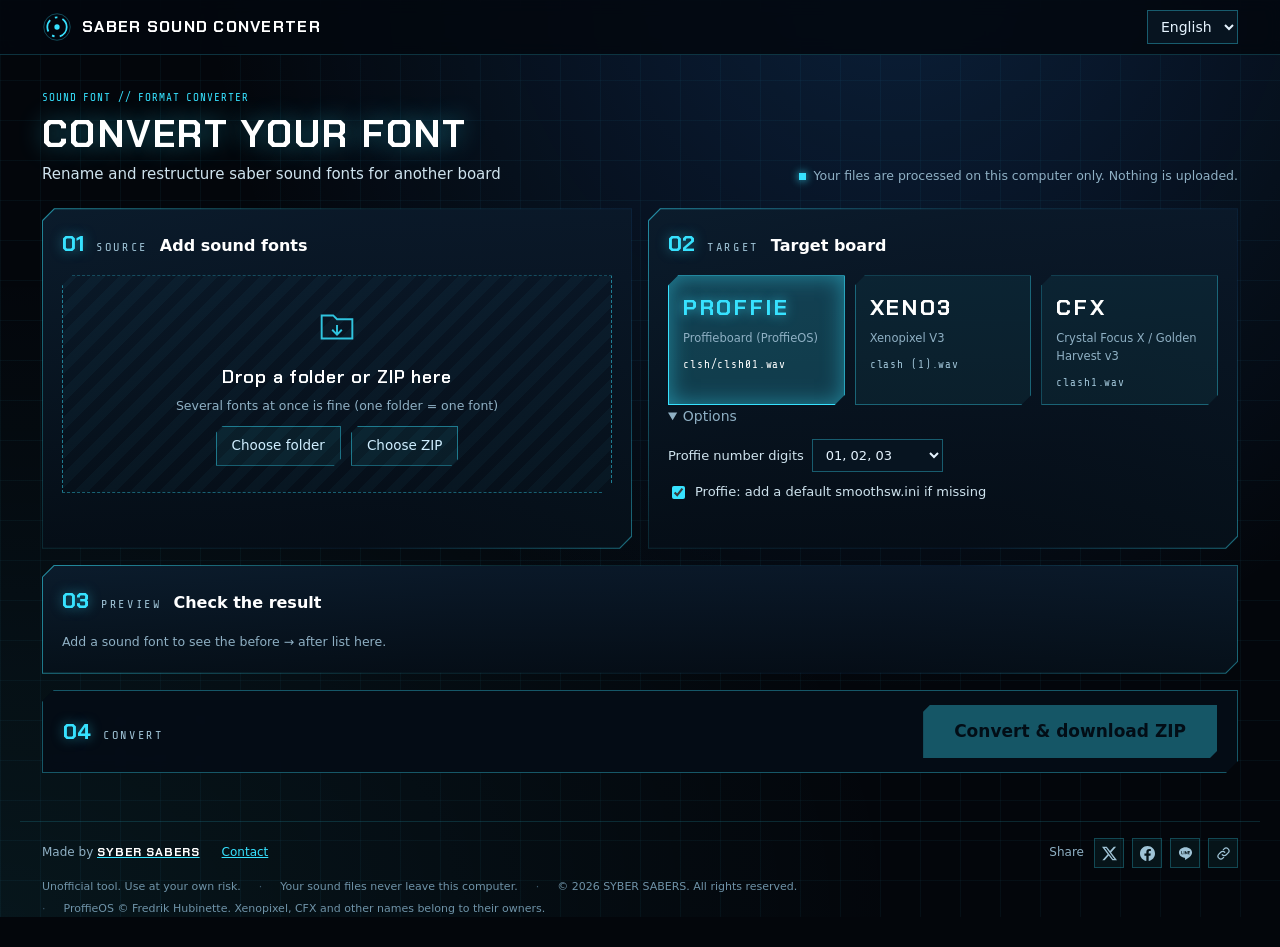
==== index.html @ 2087fa31 "Add files via upload" ====
<!DOCTYPE html>
<html lang="ja">
<head>
<meta charset="utf-8">
<meta name="viewport" content="width=device-width, initial-scale=1">
<title>Saber Sound Converter</title>
<meta name="description" content="Convert lightsaber sound fonts between Proffieboard, Xenopixel V3 (Xeno3) and CFX file naming — right in your browser, nothing uploaded.">
<style>
/* Chakra Petch / Share Tech Mono — SIL Open Font License 1.1（ページに埋め込み、外部へは接続しない） */
@font-face{font-family:'PWC Display';font-style:normal;font-weight:600;font-display:swap;src:url([data-uri]) format('woff2')}
@font-face{font-family:'PWC Display';font-style:normal;font-weight:700;font-display:swap;src:url([data-uri]) format('woff2')}
@font-face{font-family:'PWC Mono';font-style:normal;font-weight:400;font-display:swap;src:url([data-uri]) format('woff2')}

  /* ===== HUD テーマ（ダーク＋シアン発光＋オレンジのアクセント） ===== */
  :root{
    --bg:#03060b; --panel:rgba(8,19,32,.94); --panel2:#071420; --line:rgba(55,226,255,.2); --line2:rgba(55,226,255,.5);
    --text:#e6f4ff; --muted:#8fb0c4; --accent:#37e2ff; --accent2:#2a8cff; --ok:#37e2ff; --warn:#ff9a3c; --bad:#ff5a6a; --chip:rgba(55,226,255,.06);
    --c:12px;
    --disp:'PWC Display',system-ui,"Segoe UI","Hiragino Sans","Yu Gothic UI","Meiryo",sans-serif;
    --mono:'PWC Mono',ui-monospace,Consolas,monospace;
  }
  *{box-sizing:border-box}
  html{background:var(--bg)}
  body{margin:0;color:var(--text);font:14px/1.6 system-ui,-apple-system,"Segoe UI","Hiragino Sans","Yu Gothic UI","Meiryo",sans-serif;
    background-color:var(--bg);
    background-image:radial-gradient(ellipse at 70% -10%,rgba(42,140,255,.2),transparent 55%),radial-gradient(ellipse at 0% 100%,rgba(55,226,255,.07),transparent 50%),
      linear-gradient(rgba(55,226,255,.045) 1px,transparent 1px),linear-gradient(90deg,rgba(55,226,255,.045) 1px,transparent 1px);
    background-size:auto,auto,40px 40px,40px 40px;min-height:100vh}
  a{color:var(--accent)}
  .mono{font-family:var(--mono);letter-spacing:.08em}
  .disp{font-family:var(--disp);letter-spacing:.06em}

  /* 角を斜めに切ったパネル：外側が枠線の色、::before が中身 */
  .card,.plist-wrap,.editor,.board,.hud{position:relative;isolation:isolate;border:none;border-radius:0;
    background:linear-gradient(135deg,rgba(55,226,255,.6),rgba(55,226,255,.14) 35%,rgba(42,140,255,.1) 70%,rgba(55,226,255,.45));
    clip-path:polygon(var(--c) 0,100% 0,100% calc(100% - var(--c)),calc(100% - var(--c)) 100%,0 100%,0 var(--c))}
  .card::before,.plist-wrap::before,.editor::before,.board::before,.hud::before{content:'';position:absolute;inset:1px;z-index:-1;
    background:linear-gradient(180deg,rgba(10,24,40,.97),rgba(5,13,22,.97));
    clip-path:polygon(calc(var(--c) - .4px) 0,100% 0,100% calc(100% - var(--c) + .4px),calc(100% - var(--c) + .4px) 100%,0 100%,0 calc(var(--c) - .4px))}

  header{position:sticky;top:0;z-index:20;background:rgba(3,8,14,.86);backdrop-filter:blur(8px);border-bottom:1px solid var(--line)}
  .hbar{max-width:1240px;margin:0 auto;padding:10px 22px;display:flex;align-items:center;gap:14px;flex-wrap:wrap}
  .logo{display:flex;align-items:center;gap:10px}
  .logo svg{flex:none}
  .ring-spin{transform-origin:50% 50%;animation:spin 6s linear infinite}
  .logo span{font-family:var(--disp);font-weight:700;font-size:16px;letter-spacing:.08em;text-transform:uppercase;color:#fff}
  .hsp{flex:1}
  .conn{display:flex;align-items:center;gap:8px;color:var(--muted);font-size:13px}
  .dot{width:8px;height:8px;border-radius:50%;background:#3d5566}
  .dot.on{background:var(--accent);box-shadow:0 0 10px var(--accent);animation:pulse 1.8s ease-in-out infinite}
  @keyframes pulse{50%{opacity:.4}}
  #status{color:var(--muted);font-size:11.5px;font-family:var(--mono);letter-spacing:.06em}

  select,input[type=text],input[type=number],textarea{background:var(--panel2);color:var(--text);border:1px solid rgba(55,226,255,.35);border-radius:0;padding:7px 9px;font:inherit}
  select:focus,input:focus,textarea:focus,button:focus-visible{outline:2px solid var(--accent);outline-offset:1px}
  input[type=checkbox],input[type=range]{accent-color:var(--accent)}

  .btn{position:relative;background:var(--chip);color:#cfeeff;border:1px solid rgba(55,226,255,.45);border-radius:0;padding:8px 15px;font:inherit;font-size:13.5px;cursor:pointer;white-space:nowrap;
    clip-path:polygon(7px 0,100% 0,100% calc(100% - 7px),calc(100% - 7px) 100%,0 100%,0 7px);transition:background .16s,box-shadow .16s,color .16s,transform .16s}
  .btn:hover:not(:disabled){background:rgba(55,226,255,.18);color:#fff;box-shadow:inset 0 0 16px rgba(55,226,255,.35);transform:translateY(-1px)}
  .btn:disabled{opacity:.35;cursor:default}
  .btn.primary{background:var(--accent);border-color:var(--accent);color:#02121a;font-weight:700}
  .btn.primary:hover:not(:disabled){background:#86f0ff;color:#02121a;box-shadow:0 0 20px rgba(55,226,255,.55)}
  .btn.big{font-size:17px;padding:12px 30px}
  .btn.small{padding:5px 11px;font-size:13px}
  .btn.tiny{padding:3px 9px;font-size:12px;clip-path:polygon(5px 0,100% 0,100% calc(100% - 5px),calc(100% - 5px) 100%,0 100%,0 5px)}
  .btn.danger{color:#ffc58f;border-color:rgba(255,154,60,.6);background:rgba(255,154,60,.06)}
  .btn.danger:hover:not(:disabled){background:rgba(255,154,60,.2);color:#fff;box-shadow:inset 0 0 16px rgba(255,154,60,.3)}
  .chk{display:flex;align-items:center;gap:7px;margin:6px 0;cursor:pointer}

  main{max-width:1240px;margin:0 auto;padding:20px 22px}
  .card{padding:18px 20px;margin-bottom:16px}
  .card h3,.editor h3{margin:0 0 12px;font-size:15px;display:flex;align-items:center;gap:9px}
  .card h3::before,.editor h3::before{content:'';width:7px;height:7px;background:var(--accent);box-shadow:0 0 8px var(--accent);flex:none}
  .hint,small{color:var(--muted);font-size:12.5px}
  .warn{color:var(--warn)}
  .row{display:flex;align-items:center;gap:10px;flex-wrap:wrap;margin-top:10px}
  .pre{white-space:pre-line}
  details summary{cursor:pointer;color:var(--muted)}
  details[open] summary{margin-bottom:8px}
  .notice{background:rgba(255,154,60,.08);border:1px solid rgba(255,154,60,.45);color:#ffd2a6;padding:9px 14px;margin-bottom:14px;display:flex;align-items:center;gap:10px;flex-wrap:wrap;
    clip-path:polygon(8px 0,100% 0,100% calc(100% - 8px),calc(100% - 8px) 100%,0 100%,0 8px)}
  .banner{background:rgba(255,90,106,.1);border:1px solid rgba(255,90,106,.5);padding:9px 14px;margin-bottom:14px;display:flex;align-items:center;gap:10px}
  /* 表 */
  .tw{overflow-x:auto}
  table{border-collapse:collapse;width:100%;font-size:13px}
  th,td{border-bottom:1px solid rgba(55,226,255,.12);padding:8px 9px;text-align:left}
  th{color:#6f93a8;font-weight:400;font-family:var(--mono);letter-spacing:.06em;font-size:12px}
  tr.manual td{background:rgba(55,226,255,.06)}
  .nowrap{white-space:nowrap}
  .danger-card{--line2:rgba(255,154,60,.5)}
  .log{background:#02060b;border:1px solid rgba(55,226,255,.2);padding:10px;max-height:320px;overflow:auto;font:12px/1.45 var(--mono);white-space:pre-wrap}
  /* ===== 初回接続のロード画面 ===== */
  #busy{position:fixed;inset:0;z-index:40;background:#000;display:flex;align-items:center;justify-content:center;opacity:0;pointer-events:none;transition:opacity .3s}
  #busy.on{opacity:1;pointer-events:auto}
  #busy.out{opacity:0;transition:opacity .35s}
  .busy-in{width:440px;max-width:86vw;opacity:0;transition:opacity .3s .15s}
  #busy.on .busy-in{opacity:1}
  .busy-bar{position:relative;height:16px;border:1px solid rgba(220,230,255,.55);background:rgba(0,0,0,.5)}
  .busy-bar span{position:absolute;left:1px;top:1px;bottom:1px;width:0;background:#d9dee8;transition:width .35s ease-out}
  .busy-bar b{position:absolute;inset:0;display:flex;align-items:center;justify-content:center;font:400 11px var(--mono);color:#fff;mix-blend-mode:difference}
  .busy-step,.busy-sub{margin-top:10px;text-align:center;font-size:10px;line-height:1.6;color:#9fb6d9}
  .busy-sub{margin-top:2px}
  body.reveal main,body.reveal .board{animation:focus .45s cubic-bezier(.2,.8,.2,1) both}
  @keyframes focus{0%{opacity:0;filter:blur(10px);transform:scale(1.02)}100%{opacity:1;filter:none;transform:none}}

  @media (prefers-reduced-motion: reduce){
    *,*::before,*::after{animation:none !important;transition:none !important}
  }
  footer{max-width:1240px;margin:28px auto 30px;padding:16px 22px 0;color:var(--muted);font-size:12px;border-top:1px solid rgba(55,226,255,.15);display:flex;flex-direction:column;gap:10px}
  footer p{margin:0}
  footer .f-row{display:flex;flex-wrap:wrap;align-items:center;gap:6px 22px}
  footer .f-share{margin-left:auto;display:flex;align-items:center;gap:10px}
  footer .f-small{font-size:11px;color:#6f93a8;gap:4px 18px}
  footer .f-small p+p::before{content:'·';margin-right:18px;color:#3d5a6b}
  footer .shop b{font-family:var(--disp);letter-spacing:.08em;color:#fff}
  .presented{margin:0;font-size:10.5px;color:#6f93a8;text-align:center}
  .presented a{color:#9fc3d6;text-decoration:none;letter-spacing:.12em}
  .presented a:hover{color:var(--accent)}
  .pvled{font:inherit;font-size:inherit;letter-spacing:inherit;color:var(--muted);background:none;border:1px solid rgba(55,226,255,.25);padding:0 6px;margin-left:4px;cursor:pointer;pointer-events:auto}
  .pvled.on{color:#06131a;background:var(--accent);border-color:var(--accent)}
  .share{display:inline-flex;align-items:center;gap:8px;vertical-align:middle}
  .shr{display:inline-flex;align-items:center;justify-content:center;width:30px;height:30px;color:#9fc3d6;background:rgba(55,226,255,.06);border:1px solid rgba(55,226,255,.25);cursor:pointer;padding:0;transition:color .15s,border-color .15s,background .15s}
  .shr svg{width:15px;height:15px}
  .shr:hover{color:#fff;border-color:var(--accent);background:rgba(55,226,255,.15)}
  .shr-line:hover{color:#06c755} .shr-fb:hover{color:#4c8dff}
  dialog{background:rgba(6,15,26,.98);color:var(--text);border:1px solid var(--line2);border-radius:0;padding:20px 22px;max-width:520px;
    clip-path:polygon(12px 0,100% 0,100% calc(100% - 12px),calc(100% - 12px) 100%,0 100%,0 12px);box-shadow:0 0 40px rgba(55,226,255,.2)}
  dialog::backdrop{background:rgba(0,4,10,.72)}
  dialog h3{margin:0 0 10px;font-family:var(--disp);letter-spacing:.04em}
  dialog p{white-space:pre-line;margin:0 0 16px}
  dialog .actions{text-align:right}
  .toast{position:fixed;bottom:22px;left:50%;transform:translateX(-50%);background:rgba(5,13,22,.97);border:1px solid var(--accent);color:#fff;padding:9px 20px;opacity:0;transition:opacity .2s;pointer-events:none;z-index:60;
    clip-path:polygon(8px 0,100% 0,100% calc(100% - 8px),calc(100% - 8px) 100%,0 100%,0 8px);box-shadow:0 0 20px rgba(55,226,255,.3)}
  .toast.show{opacity:1}
  /* ===== 音源変換ツール ===== */
  #busy{background:rgba(0,3,8,.92)}
  .busy-ring{display:block;margin:0 auto 22px;width:84px;height:84px}
  .busy-ring .r1{transform-origin:50% 50%;animation:spin 2.4s linear infinite}
  .busy-ring .r2{transform-origin:50% 50%;animation:spin 6s linear infinite reverse}
  @keyframes spin{to{transform:rotate(360deg)}}
  .busy-step{font-size:11px;letter-spacing:.2em;color:var(--accent)}
  .busy-sub{white-space:nowrap;overflow:hidden;text-overflow:ellipsis}
  .hero{display:flex;align-items:flex-end;justify-content:space-between;gap:20px;flex-wrap:wrap;padding:14px 0 22px}
  .w-kick{font-size:11px;color:var(--accent)}
  .w-title{margin:6px 0 0;font-family:var(--disp);font-size:38px;line-height:1.15;color:#fff;letter-spacing:.06em;text-shadow:0 0 24px rgba(55,226,255,.45)}
  .w-sub{margin:6px 0 0;font-size:15px;color:#cfe3ee}
  .privacy{color:var(--muted);font-size:12.5px;margin:0;display:flex;align-items:center;gap:8px}
  .privacy::before{content:'';width:7px;height:7px;background:var(--accent);box-shadow:0 0 8px var(--accent)}
  .stephd{display:flex;align-items:baseline;gap:12px;margin:0 0 14px}
  .stephd .no{font-family:var(--disp);font-weight:700;font-size:22px;color:var(--accent);text-shadow:0 0 12px rgba(55,226,255,.5)}
  .stephd .en{font-family:var(--mono);font-size:12px;letter-spacing:.22em;color:#9fc3d6}
  .stephd h2{margin:0;font-size:16px;color:#fff;font-weight:700}
  .top2{display:grid;grid-template-columns:1fr 1fr;gap:16px;align-items:stretch}
  @media (max-width:900px){.top2{grid-template-columns:1fr}}
  .top2 .card{margin-bottom:16px}

  /* ドロップエリア */
  .drop{position:relative;border:1px dashed rgba(55,226,255,.5);background:repeating-linear-gradient(135deg,rgba(55,226,255,.035) 0 10px,transparent 10px 20px);padding:26px 18px;text-align:center;
    clip-path:polygon(10px 0,100% 0,100% calc(100% - 10px),calc(100% - 10px) 100%,0 100%,0 10px);transition:background .2s,border-color .2s}
  .drop .big{font-family:var(--disp);font-size:18px;letter-spacing:.04em;color:#fff;margin:8px 0 2px}
  .drop svg{opacity:.85}
  .drop .row{justify-content:center}
  .drop.has{padding:16px 18px}
  .drop.has svg{display:none}
  body.dragging .drop{background:rgba(55,226,255,.14);border-color:var(--accent);box-shadow:inset 0 0 30px rgba(55,226,255,.35)}
  body.dragging::after{content:'';position:fixed;inset:0;border:2px solid var(--accent);box-shadow:inset 0 0 60px rgba(55,226,255,.35);pointer-events:none;z-index:30}
  .srcinfo{margin-top:12px;display:flex;align-items:center;gap:10px;flex-wrap:wrap;min-height:26px}
  .filebtn{position:relative;overflow:hidden}
  .filebtn input{position:absolute;inset:0;opacity:0;cursor:pointer}

  /* 変換先ボタン */
  .tgts{display:grid;grid-template-columns:repeat(3,1fr);gap:10px}
  @media (max-width:560px){.tgts{grid-template-columns:1fr}}
  .tgt{display:flex;flex-direction:column;align-items:flex-start;gap:3px;text-align:left;background:var(--chip);color:#cfeeff;border:1px solid rgba(55,226,255,.35);padding:14px 14px 12px;cursor:pointer;font:inherit;
    clip-path:polygon(10px 0,100% 0,100% calc(100% - 10px),calc(100% - 10px) 100%,0 100%,0 10px);transition:background .16s,box-shadow .16s,transform .16s}
  .tgt b{font-family:var(--disp);font-size:22px;letter-spacing:.12em;color:#fff}
  .tgt span{font-size:11.5px;color:var(--muted)}
  .tgt code{font-size:11px;color:#9fc3d6;margin-top:6px}
  .tgt:hover{background:rgba(55,226,255,.12);transform:translateY(-1px)}
  .tgt.on{background:rgba(55,226,255,.2);border-color:var(--accent);box-shadow:inset 0 0 22px rgba(55,226,255,.45),0 0 14px rgba(55,226,255,.3)}
  .tgt.on b{color:var(--accent);text-shadow:0 0 12px rgba(55,226,255,.7)}
  .tgt.on code{color:#fff}
  .opts{margin-top:12px;display:flex;flex-direction:column;gap:4px;font-size:13px;color:#cfe3ee}
  .inl{display:flex;align-items:center;gap:8px;flex-wrap:wrap}
  .badge{color:#9ff1ff;border:1px solid rgba(55,226,255,.55);padding:0 7px;font-size:11px;white-space:nowrap;font-family:var(--mono);letter-spacing:.06em}

  /* プレビュー */
  .empty{margin:4px 0}
  .font{border:1px solid rgba(55,226,255,.22);background:rgba(55,226,255,.025);padding:12px 14px;margin-top:12px}
  .font.off{opacity:.5}
  .font.off .tw,.font.off details{display:none}
  .font-h{display:flex;align-items:center;gap:10px;flex-wrap:wrap}
  .font-h .chk{margin:0}
  .font-h .chk input{width:17px;height:17px}
  .sr{position:absolute;width:1px;height:1px;overflow:hidden;clip:rect(0 0 0 0)}
  .fname{font-family:var(--disp);font-size:18px;letter-spacing:.04em;color:#fff}
  .froot{color:#6f93a8}
  .hsp{flex:1}
  .fsel{display:flex;align-items:center;gap:6px;font-size:11px;color:var(--muted);letter-spacing:.08em}
  .fsel select{padding:4px 6px;font-family:var(--mono)}
  .farrow{font-size:13px;color:var(--muted)} .farrow b{color:var(--accent);font-family:var(--disp);letter-spacing:.1em}
  .fstats{display:flex;gap:14px;flex-wrap:wrap;margin:8px 0 2px;font-size:11.5px;color:var(--muted)}
  .fstats .ok{color:var(--accent)} .fstats .wn{color:var(--warn)}
  .warns{margin:8px 0 4px;padding:8px 12px 8px 28px;background:rgba(255,154,60,.07);border-left:3px solid var(--warn);color:#ffd2a6;font-size:12.5px}
  .warns li{margin:1px 0}
  table.map{margin-top:8px;font-size:12.5px}
  table.map td{padding:5px 8px;vertical-align:top}
  table.map td.ty{color:#9ff1ff;white-space:nowrap}
  table.map td.arr{color:var(--accent);width:18px;padding:5px 0}
  table.map td.to{color:#fff}
  table.map i{color:#6f93a8;font-style:normal;margin:0 4px;font-family:system-ui,sans-serif;letter-spacing:0}
  table.map{table-layout:fixed} table.map th:nth-child(1){width:120px} table.map th:nth-child(3){width:28px} table.map th:nth-child(5){width:52px}
  table.map td{overflow:hidden;text-overflow:ellipsis;white-space:nowrap}
  table.map tr.unv td.ty{color:#ffc58f}
  table.map tr.add td{color:#9fc3d6}
  .warnmark{color:var(--warn);cursor:help}
  .unm{margin-top:8px} .unm summary{color:#ffc58f} .unm ul{margin:4px 0;padding-left:20px;font-size:12.5px}
  .all{margin-top:6px} .all summary,.unm summary{font-size:12.5px}

  /* 変換バー */
  .convbar{position:sticky;bottom:0;z-index:10;display:flex;align-items:center;gap:14px;flex-wrap:wrap;padding:14px 20px;margin-top:6px;background:rgba(5,13,22,.96);backdrop-filter:blur(6px);border:1px solid rgba(55,226,255,.35);
    clip-path:polygon(12px 0,100% 0,100% calc(100% - 12px),calc(100% - 12px) 100%,0 100%,0 12px)}
  .convbar .stephd{margin:0}
  .convbar .sum{flex:1;min-width:200px;color:#cfe3ee;font-family:var(--mono);font-size:12.5px;letter-spacing:.04em}
  .result{margin-top:14px}
  .done-h{display:flex;align-items:center;gap:14px;flex-wrap:wrap}
  .done-h b{font-size:20px;color:var(--accent);letter-spacing:.08em;text-shadow:0 0 14px rgba(55,226,255,.6)}
  .result details{margin-top:8px}
  body.is-busy main{pointer-events:none}
</style>
</head>
<body>
<header><div class="hbar">
  <div class="logo"><svg width="30" height="30" viewBox="0 0 34 34" aria-hidden="true"><circle cx="17" cy="17" r="15" fill="none" stroke="#37e2ff" stroke-opacity=".35"/><circle cx="17" cy="17" r="11" fill="none" stroke="#37e2ff" stroke-width="2" stroke-dasharray="14 6 3 6" class="ring-spin"/><circle cx="17" cy="17" r="3" fill="#37e2ff"/></svg><span data-t="appTitle"></span></div>
  <span id="status"></span>
  <span class="hsp"></span>
  <select id="langSel" aria-label="Language"><option value="ja">日本語</option><option value="en">English</option></select>
</div></header>

<main id="main">
  <section class="hero">
    <div><div class="mono w-kick" data-t="kick"></div><h1 class="w-title" data-t="wTitle"></h1><p class="w-sub" data-t="wSub"></p></div>
    <p class="privacy" data-t="privacy"></p>
  </section>

  <div class="top2">
    <section class="card">
      <div class="stephd"><span class="no">01</span><span class="en">SOURCE</span><h2 data-t="s1t"></h2></div>
      <div class="drop" id="drop">
        <svg width="46" height="46" viewBox="0 0 48 48" aria-hidden="true"><path d="M8 14h12l4 4h16v20H8z" fill="none" stroke="#37e2ff" stroke-width="2"/><path d="M24 24v10M19 29l5 5 5-5" fill="none" stroke="#37e2ff" stroke-width="2"/></svg>
        <div class="big" data-t="drop"></div>
        <small data-t="dropSub"></small>
        <div class="row">
          <label class="btn filebtn"><span data-t="pickFolder"></span><input type="file" id="inFolder" webkitdirectory directory multiple></label>
          <label class="btn filebtn"><span data-t="pickZip"></span><input type="file" id="inZip" accept=".zip,application/zip" multiple></label>
        </div>
      </div>
      <div class="srcinfo" id="srcInfo"></div>
    </section>

    <section class="card">
      <div class="stephd"><span class="no">02</span><span class="en">TARGET</span><h2 data-t="s2t"></h2></div>
      <div class="tgts" id="tgts"></div>
      <details class="optbox" open><summary data-t="opts"></summary><div class="opts" id="opts"></div></details>
    </section>
  </div>

  <section class="card">
    <div class="stephd"><span class="no">03</span><span class="en">PREVIEW</span><h2 data-t="s3t"></h2></div>
    <div id="preview"></div>
  </section>

  <div class="convbar">
    <div class="stephd"><span class="no">04</span><span class="en">CONVERT</span></div>
    <span class="sum" id="sumBar"></span>
    <button class="btn primary big" id="btnConvert" data-t="convert" disabled></button>
  </div>
  <section class="card result" id="result" hidden></section>
</main>

<div id="busy" aria-live="polite"><div class="busy-in">
  <svg class="busy-ring" viewBox="0 0 84 84" aria-hidden="true"><circle cx="42" cy="42" r="38" fill="none" stroke="#37e2ff" stroke-opacity=".25"/><circle class="r1" cx="42" cy="42" r="31" fill="none" stroke="#37e2ff" stroke-width="3" stroke-dasharray="40 14 6 14"/><circle class="r2" cx="42" cy="42" r="23" fill="none" stroke="#2a8cff" stroke-width="2" stroke-dasharray="4 8"/><circle cx="42" cy="42" r="5" fill="#37e2ff"/></svg>
  <div class="busy-bar"><span id="busyFill"></span><b id="busyPct">0</b></div><div class="busy-step mono" id="busyStep"></div><div class="busy-sub mono" id="busySub"></div>
</div></div>

<footer>
  <div class="f-row">
    <p class="shop">Made by <a id="shopLink" target="_blank" rel="noopener"><b>SYBER SABERS</b></a></p>
    <p><a href="#" id="mailLink">Contact</a></p>
    <p class="f-share" id="shareFoot"></p>
  </div>
  <div class="f-row f-small">
    <p data-t="fUnofficial"></p>
    <p data-t="fPrivacy"></p>
    <p>© 2026 SYBER SABERS. All rights reserved.</p>
    <p>ProffieOS © Fredrik Hubinette. Xenopixel, CFX and other names belong to their owners.</p>
  </div>
</footer>

<dialog id="dlg"><h3 id="dlgTitle"></h3><p id="dlgBody"></p><div class="actions"><button class="btn primary" id="dlgOk">OK</button></div></dialog>
<div class="toast" id="toast"></div>

<script>
'use strict';
/* =====================================================================
 * 言語（日本語 / English）
 * ===================================================================== */
const LANG = {
ja: {
  appTitle: 'Saber Sound Converter',
  kick: 'SOUND FONT // FORMAT CONVERTER', wTitle: 'CONVERT YOUR FONT',
  wSub: 'セーバー音源のファイル名とフォルダ構成を、別のボード用に変換',
  privacy: '音源はこのパソコンの中だけで処理します。どこにも送信しません。',
  s1: 'SOURCE', s1t: '音源を入れる', s2: 'TARGET', s2t: '変換先のボード', s3: 'PREVIEW', s3t: '変換内容の確認', s4: 'CONVERT', s4t: '変換',
  drop: 'ここにフォルダか ZIP をドロップ', dropSub: '複数の音源（1フォルダ＝1音源）をまとめて入れても OK',
  pickFolder: 'フォルダを選ぶ', pickZip: 'ZIP を選ぶ', clear: 'クリア',
  loaded: '{fonts} 個の音源・{files} ファイル', loading: '読み込み中…',
  ignored: '音声が入っていない {n} ファイルは対象外にしました',
  tgtEx: {proffie: 'clsh/clsh01.wav', xeno3: 'clash (1).wav', cfx: 'clash1.wav'},
  opts: '詳しい設定', optDigits: 'Proffie の番号の桁数', optIni: 'Proffie：SmoothSwing の設定ファイル（smoothsw.ini）がなければ既定値を追加',
  optMelt: 'CFX：メルトの音をドラッグにまとめる（しないときは _unmapped へ）',
  noFonts: '音源を入れると、ここに変換前 → 変換後の一覧が出ます。',
  detected: '判定', include: '変換する', same: '変換先と同じ形式なので、最初は外しています',
  inputOnly: 'この形式は読み込みのみ対応',
  colType: '種類', colFrom: '変換前', colTo: '変換後', showAll: 'すべてのファイルを表示', unmappedT: '_unmapped に入れるファイル（消さずに残します）',
  why: {noTarget: '変換先にこの種類がない', unknownName: '知らないファイル名', config: '変換先では使わない設定ファイル', notWav: 'WAV 以外の音声'},
  files: 'ファイル', converted: '変換', unmapped: '未対応',
  wQuote: 'quote（セリフ）{n} 個は force に入れます（変換先に区別がないため）',
  wMeltDrag: 'メルトの音をドラッグにまとめました',
  wCfxFont: 'CFX の font は1つだけなので、2つ目以降の {n} 個は boot に入れます',
  wNoSmooth: 'SmoothSwing（swingh／swingl）がないので、アクセントスイングだけで動きます',
  wNoHum: 'hum（ハム音）が見つかりません',
  wMixed: '{t} に別名のファイルが混ざっています',
  wDupDropped: '同じ音の重複を外しました：{f}',
  wUnmapped: '{n} ファイルは変換先に対応する名前がないので _unmapped に入れます',
  wUnverified: '実物で未確認の対応があります：{t}',
  wFormat: '44.1kHz／16bit／モノラル以外の WAV が {n} 個あります（例：{f} = {fmt}）。ボードによっては鳴らないことがあります',
  wFormatChk: 'WAV の形式を確認中…',
  unverifiedTip: '実物の音源で未確認の対応',
  convert: '変換して ZIP をダウンロード', nothing: '変換する音源を選んでください',
  sumBar: '{fonts} 個の音源・{files} ファイル → {tgt}',
  busy: 'CONVERTING', busyRead: '{i} / {n}', done: '変換が終わりました', doneSub: '{name}（{size}）をダウンロードしました',
  again: 'もう一度ダウンロード', logT: '変換ログ',
  error: 'エラーが起きました', errZip: 'ZIP を読めませんでした（壊れているか、ZIP ではありません）', errEnc: 'パスワード付き ZIP には対応していません',
  errBig: '出力が大きすぎます（4GB／65535 ファイルまで）。音源を分けて変換してください',
  errBrowser: 'このブラウザは ZIP の展開に対応していません。パソコン版の Chrome か Edge で開いてください',
  leaveWarn: '変換中です。ページを離れますか？',
  mailSubject: '[Saber Sound Converter] 不具合・ご意見', mailBody: '（ここに内容をお書きください）',
  shareText: 'セーバー音源を Proffie／Xeno3／CFX 用に変換できる無料ツール', shareCopy: 'リンクをコピー', shareCopied: 'リンクをコピーしました',
  fPrivacy: '音源はこのパソコンの外に出ません。', fUnofficial: '非公式ツールです。ご利用は自己責任でお願いします。'
},
en: {
  appTitle: 'Saber Sound Converter',
  kick: 'SOUND FONT // FORMAT CONVERTER', wTitle: 'CONVERT YOUR FONT',
  wSub: 'Rename and restructure saber sound fonts for another board',
  privacy: 'Your files are processed on this computer only. Nothing is uploaded.',
  s1: 'SOURCE', s1t: 'Add sound fonts', s2: 'TARGET', s2t: 'Target board', s3: 'PREVIEW', s3t: 'Check the result', s4: 'CONVERT', s4t: 'Convert',
  drop: 'Drop a folder or ZIP here', dropSub: 'Several fonts at once is fine (one folder = one font)',
  pickFolder: 'Choose folder', pickZip: 'Choose ZIP', clear: 'Clear',
  loaded: '{fonts} font(s), {files} files', loading: 'Loading…',
  ignored: '{n} file(s) outside any font were skipped',
  tgtEx: {proffie: 'clsh/clsh01.wav', xeno3: 'clash (1).wav', cfx: 'clash1.wav'},
  opts: 'Options', optDigits: 'Proffie number digits', optIni: 'Proffie: add a default smoothsw.ini if missing',
  optMelt: 'CFX: put melt sounds into drag (otherwise they go to _unmapped)',
  noFonts: 'Add a sound font to see the before → after list here.',
  detected: 'Detected', include: 'Convert', same: 'Already in the target format, so unchecked',
  inputOnly: 'Input only',
  colType: 'Type', colFrom: 'Before', colTo: 'After', showAll: 'Show every file', unmappedT: 'Going to _unmapped (kept, not deleted)',
  why: {noTarget: 'No such sound on the target board', unknownName: 'Unknown file name', config: 'Config file not used by the target', notWav: 'Not a WAV file'},
  files: 'files', converted: 'converted', unmapped: 'unmapped',
  wQuote: '{n} quote file(s) go into force (the target has no separate quote)',
  wMeltDrag: 'Melt sounds were merged into drag',
  wCfxFont: 'CFX uses one font sound; {n} extra go into boot',
  wNoSmooth: 'No SmoothSwing pairs (swingh/swingl) — accent swings only',
  wNoHum: 'No hum sound found',
  wMixed: '{t} has files with alternative names mixed in',
  wDupDropped: 'Removed duplicate sound(s): {f}',
  wUnmapped: '{n} file(s) have no matching name on the target and go to _unmapped',
  wUnverified: 'Some mappings are not yet confirmed with a real font: {t}',
  wFormat: '{n} WAV file(s) are not 44.1kHz/16-bit/mono (e.g. {f} = {fmt}). Some boards may not play them',
  wFormatChk: 'Checking WAV formats…',
  unverifiedTip: 'Not yet confirmed with a real font',
  convert: 'Convert & download ZIP', nothing: 'Select at least one font',
  sumBar: '{fonts} font(s), {files} files → {tgt}',
  busy: 'CONVERTING', busyRead: '{i} / {n}', done: 'Done', doneSub: 'Downloaded {name} ({size})',
  again: 'Download again', logT: 'Conversion log',
  error: 'Something went wrong', errZip: 'Could not read the ZIP (damaged, or not a ZIP)', errEnc: 'Password-protected ZIPs are not supported',
  errBig: 'Output is too large (max 4 GB / 65535 files). Convert fewer fonts at a time',
  errBrowser: 'This browser cannot unpack ZIPs. Please use desktop Chrome or Edge',
  leaveWarn: 'Conversion in progress. Leave this page?',
  mailSubject: '[Saber Sound Converter] Feedback', mailBody: '(Please write your message here)',
  shareText: 'Free tool to convert saber sound fonts between Proffie, Xeno3 and CFX', shareCopy: 'Copy link', shareCopied: 'Link copied',
  fPrivacy: 'Your sound files never leave this computer.', fUnofficial: 'Unofficial tool. Use at your own risk.'
}
};
let lang = 'ja';
/** 文言を取り出す。{name} を args で置き換え */
function t(key, args){
  let s = (LANG[lang] && LANG[lang][key]) ?? LANG.en[key] ?? key;
  if (args && typeof s === 'string') s = s.replace(/\{(\w+)\}/g, (_, k) => args[k] ?? '');
  return s;
}

/* =====================================================================
 * 変換ロジック（画面なし・ブラウザでも Node でも動く）
 *
 * 流れ：groupFonts（フォントごとに分ける）→ detect（形式を判定）
 *       → parse（種類＋番号に分解）→ plan（変換先のファイル名を決める）
 * 種類の名前は Proffie のポリフォニック名を「中間名」として使う。
 * 名前の対応は 2026-11-22 に実物の音源（BoBF：Proffie／Xeno3／CFX-GHv3／Verso／Asteria 版）で確認。
 * ===================================================================== */
const SSC = (() => {

  /** 無視するファイル（OS が勝手に作るもの） */
  const JUNK = /(^|\/)(__MACOSX\/|\.DS_Store$|\._|Thumbs\.db$|desktop\.ini$|\.Spotlight|\.Trashes|System Volume Information\/)/i;
  const isWav = p => /\.wav$/i.test(p);
  const AUDIO_OTHER = /\.(mp3|ogg|flac|aif|aiff|m4a)$/i;
  const baseName = p => p.slice(p.lastIndexOf('/') + 1);
  const dirName = p => p.includes('/') ? p.slice(0, p.lastIndexOf('/')) : '';
  const stripExt = n => n.replace(/\.[^.]+$/, '');

  /** ProffieOS の効果名（中間名）。ここにあるものは Proffie → Proffie でそのまま通す */
  const PROFFIE_TYPES = [
    'boot', 'font', 'hum', 'preon', 'out', 'fastout', 'in', 'pstoff',
    'swng', 'swingh', 'swingl', 'slsh', 'spin', 'clsh', 'stab', 'blst', 'force', 'quote',
    'lock', 'bgnlock', 'endlock', 'drag', 'bgndrag', 'enddrag', 'melt', 'bgnmelt', 'endmelt',
    'lb', 'bgnlb', 'endlb', 'ccbegin', 'ccchange', 'ccend', 'bladein', 'bladeout', 'lowbatt',
    'bgnauto', 'auto', 'endauto', 'bgnarm', 'armhum', 'endarm', 'chhum', 'chup', 'chdwn',
    'volup', 'voldown', 'volmin', 'volmax', 'mnum', 'mselect', 'mback', 'menter', 'mclick',
    'tr', 'trloop', 'monosfx', 'bmbeep', 'emtrack', 'blast'
  ];

  /* ---------- 形式ごとの定義 ----------
   * read:  変換元として読むときの「ファイル名の種類 → 中間名」（小文字）
   * write: 変換先として書くときの「中間名 → ファイル名」。無い種類は _unmapped/ へ
   * secondary: Proffie で混ざりがちな別名（中身が同じなら捨てる）
   */
  const F = {};

  F.proffie = {
    id: 'proffie', label: 'PROFFIE', full: 'Proffieboard (ProffieOS)',
    read: Object.assign(Object.fromEntries(PROFFIE_TYPES.map(t => [t, t])), {
      // モノフォニック名・他形式の名前が混ざっていても読む
      clash: 'clsh', blaster: 'blst', lockup: 'lock', swing: 'swng', slash: 'slsh',
      poweron: 'out', poweroff: 'in', pwroff: 'in', color: 'ccchange', track: 'track'
    }),
    secondary: new Set(['clash', 'blaster', 'lockup', 'swing', 'slash', 'poweron', 'poweroff', 'pwroff', 'color']),
    write: null // 中間名そのまま（plan で処理）
  };

  F.xeno3 = {
    id: 'xeno3', label: 'XENO3', full: 'Xenopixel V3',
    read: {
      hum: 'hum', in: 'in', out: 'out', font: 'font', preon: 'preon', postoff: 'pstoff',
      swing: 'swng', swingh: 'swingh', swingl: 'swingl', clash: 'clsh', blaster: 'blst', force: 'force', stab: 'stab',
      lock: 'lock', beginlock: 'bgnlock', endlock: 'endlock',
      drag: 'drag', begindrag: 'bgndrag', enddrag: 'enddrag',
      melt: 'melt', beginmelt: 'bgnmelt', endmelt: 'endmelt',
      lightningblock: 'lb', beginlightningblock: 'bgnlb', endlightningblock: 'endlb',
      // 既存ツールの綴り違い（lighting）も読めるようにする
      lightingblock: 'lb', beginlightingblock: 'bgnlb', endlightingblock: 'endlb',
      poweron: 'boot', track: 'track'
    },
    write: {
      hum: 'hum', in: 'in', out: 'out', font: 'font', preon: 'preon', pstoff: 'postoff',
      swng: 'swing', swingh: 'swingh', swingl: 'swingl', clsh: 'clash', blst: 'blaster', force: 'force', quote: 'force', stab: 'stab',
      lock: 'lock', bgnlock: 'beginlock', endlock: 'endlock',
      drag: 'drag', bgndrag: 'begindrag', enddrag: 'enddrag',
      melt: 'melt', bgnmelt: 'beginmelt', endmelt: 'endmelt',
      lb: 'lightningblock', bgnlb: 'beginlightningblock', endlb: 'endlightningblock',
      boot: 'poweron', track: 'track'
    },
    /** 実物で確認できていない対応（画面と記録に「未確認」と出す） */
    unverified: new Set(['boot', 'pstoff', 'quote', 'preon', 'stab'])
  };

  F.cfx = {
    id: 'cfx', label: 'CFX', full: 'Crystal Focus X / Golden Harvest v3',
    read: {
      boot: 'boot', font: 'font', hum: 'hum', humm: 'hum', poweron: 'out', poweronf: 'fastout', pwron: 'out',
      poweroff: 'in', pwroff: 'in', preon: 'preon', pstoff: 'pstoff',
      swing: 'swng', hswing: 'swingh', lswing: 'swingl', spin: 'spin', clash: 'clsh', stab: 'stab',
      blaster: 'blst', blast: 'blst', force: 'force', fclash: 'force',
      lockup: 'lock', lock: 'lock', startlock: 'bgnlock', bgnlock: 'bgnlock', endlock: 'endlock',
      drag: 'drag', startdrag: 'bgndrag', bgndrag: 'bgndrag', enddrag: 'enddrag',
      melt: 'melt', bgnmelt: 'bgnmelt', endmelt: 'endmelt',
      color: 'ccchange', track: 'track'
    },
    write: {
      boot: 'boot', font: 'font', hum: 'humM', out: 'poweron', fastout: 'poweronf', in: 'poweroff',
      swng: 'swing', swingh: 'hswing', swingl: 'lswing', clsh: 'clash', blst: 'blaster',
      force: 'force', quote: 'force',
      lock: 'lockup', bgnlock: 'startlock', endlock: 'endlock',
      drag: 'drag', bgndrag: 'startdrag', enddrag: 'enddrag',
      ccchange: 'color', track: 'track'
    },
    /** 番号パターン A（1つ目は番号なし、2つ目から 2,3…）。それ以外は B（1 から番号） */
    plainFirst: new Set(['blaster', 'boot', 'poweron', 'poweronf', 'font', 'force', 'lockup', 'drag', 'color', 'poweroff']),
    unverified: new Set(['fastout', 'quote', 'melt', 'bgnmelt', 'endmelt'])
  };

  /* 変換元としてだけ読む形式（BoBF の Verso／Asteria 版で確認） */
  F.verso = {
    id: 'verso', label: 'VERSO', full: 'Verso', inputOnly: true,
    read: { boot: 'boot', font: 'font', hum: 'hum', on: 'out', off: 'in', aswing: 'swng', swingh: 'swingh', swingl: 'swingl',
      clash: 'clsh', deflc: 'blst', lockup: 'lock', endlock: 'endlock', track: 'track' }
  };
  F.asteria = {
    id: 'asteria', label: 'ASTERIA', full: 'Asteria', inputOnly: true,
    read: { bankswitch: 'boot', 'hum/humm': 'hum', 'hum/hum': 'hum', 'out/poweron': 'out', 'in/poweroff': 'in', 'in/pwroff': 'in',
      'hyswing/swing': 'swng', 'clash/clash': 'clsh', 'blaster/blaster': 'blst', 'lockup/lockup': 'lock', 'drag/drag': 'drag',
      'swing/sw_h': 'swingh', 'swing/sw_l': 'swingl' }
  };

  const TARGETS = ['proffie', 'xeno3', 'cfx'];
  const FORMATS = F;

  /** Asteria の種類フォルダ（フォルダ名とファイル名が違うもの） */
  const ASTERIA_DIRS = {hyswing: /^swing\d*$/, swing: /^sw\d+_[hl]$/, in: /^(poweroff|pwroff)\d*$/, out: /^poweron\d*$/, hum: /^humm?\d*$/};
  /** そのファイルの親フォルダが「種類フォルダ」（clsh/clsh01.wav、tracks/、Blaster/blaster2.wav など）か */
  function inEffectDir(p){
    const d = dirName(p); if (!d) return false;
    const dir = baseName(d).toLowerCase(), b = stripExt(baseName(p)).toLowerCase();
    if (dir === 'tracks') return true;
    if (/^\d+$/.test(b)) return true;                                   // clsh/001.wav
    if (b.replace(/[\s_-]*\(?\d*\)?$/, '') === dir) return true;          // clsh/clsh01.wav、Blaster/blaster2.wav
    return !!(ASTERIA_DIRS[dir] && ASTERIA_DIRS[dir].test(b));
  }

  /* ---------- 1. フォントごとに分ける ---------- */
  /**
   * entries: [{path:'BoBF/Xeno3/clash (1).wav', size, ...}]（パス区切りは /）
   * 音声ファイルがある一番近いフォルダを「フォント」とみなす。
   * ただしフォルダ名が効果名（clsh/、tracks/、Blaster/ など）のときは、その1つ上をフォントとする。
   */
  function groupFonts(entries, rootName = 'font'){
    const ok = entries.filter(e => !JUNK.test(e.path) && !e.path.endsWith('/'));
    const fontRootOf = p => inEffectDir(p) ? dirName(dirName(p)) : dirName(p);
    const roots = new Set(ok.filter(e => isWav(e.path) || AUDIO_OTHER.test(e.path)).map(e => fontRootOf(e.path)));
    // 音声のないファイル（設定ファイルなど）は、いちばん近い祖先のフォントに入れる
    const findRoot = p => { let d = dirName(p); for (;;) { if (roots.has(d)) return d; if (!d) return null; d = dirName(d); } };
    const map = new Map(), ignored = [];
    for (const e of ok) {
      const r = findRoot(e.path);
      if (r == null) { ignored.push(e); continue; }
      if (!map.has(r)) map.set(r, []);
      map.get(r).push(e);
    }
    const fonts = [...map.entries()].sort((a, b) => a[0].localeCompare(b[0])).map(([root, files]) => ({
      root, name: root ? baseName(root) : rootName,
      files: files.map(e => ({entry: e, rel: root ? e.path.slice(root.length + 1) : e.path}))
    }));
    // 同じ名前のフォントがあれば親フォルダ名を足して区別する
    const cnt = {}; fonts.forEach(f => cnt[f.name] = (cnt[f.name] || 0) + 1);
    fonts.forEach(f => { if (cnt[f.name] > 1 && f.root.includes('/')) f.name = baseName(dirName(f.root)) + '_' + f.name; });
    return {fonts, ignored};
  }

  /* ---------- 2. 形式の自動判定 ---------- */
  function detect(font){
    const s = {proffie: 0, xeno3: 0, cfx: 0, verso: 0, asteria: 0};
    let wavs = 0;
    for (const {rel} of font.files) {
      const lo = rel.toLowerCase(), n = baseName(lo), b = stripExt(n);
      if (n === 'config.ini' || n === 'smoothsw.ini') s.proffie += 20;
      if (n === 'font_config.txt' || n === 'leds.txt') s.cfx += 20;
      if (n === 'fontconfig.ini') s.xeno3 += 20;
      if (!isWav(n)) continue;
      wavs++;
      if (/ \(\d+\)$/.test(b)) s.xeno3 += 3;
      if (/^(clsh|swng|blst|bgnlock|bgndrag|bgnmelt|bgnlb|endlb|ccbegin|ccchange|ccend|pstoff|slsh)\d*$/.test(b)) s.proffie += 3;
      if (/^(clsh|swng|blst|in|out|swingh|swingl|boot|lock|drag|melt|force|quote)\//.test(lo)) s.proffie += 3;
      if (/^(humm\d*|pwroff2|hswing\d*|lswing\d*|startlock\d*|startdrag\d*|poweron\d*|poweroff\d*|poweronf\d*|color)$/.test(b)) s.cfx += 3;
      if (/^(aswing|deflc|on|off)\d+$/.test(b)) s.verso += 4;
      if (/^(hyswing|swing|blaster|clash|hum)\//.test(lo) && /^(hyswing|swing|blaster|clash|hum|in|out|lockup|drag)\//.test(lo)) s.asteria += 2;
      if (/^swing\/sw\d+_[hl]$/.test(lo.replace(/\.wav$/, '')) || b === 'bankswitch') s.asteria += 6;
    }
    const order = Object.entries(s).sort((a, b) => b[1] - a[1]);
    const format = order[0][1] > 0 ? order[0][0] : 'proffie';
    return {format, scores: s, wavs, sure: order[0][1] > 0 && order[0][1] >= 2 * (order[1][1] || 0)};
  }

  /* ---------- 3. 種類＋番号に分解 ---------- */
  /** 1つのファイル → {name（種類名・小文字）, num（番号。なければ 0）} */
  function splitName(rel, fmt){
    const lo = rel.toLowerCase(), parts = lo.split('/'), file = stripExt(parts[parts.length - 1]);
    const dir = parts.length > 1 ? parts[parts.length - 2] : '';
    if (fmt === 'asteria') {
      let m = /^sw(\d+)_([hl])$/.exec(file);
      if (dir === 'swing' && m) return {name: 'swing/sw_' + m[2], num: +m[1]};
      m = /^(.*?)(\d*)$/.exec(file);
      return {name: (dir ? dir + '/' : '') + m[1], num: m[2] ? +m[2] : 0};
    }
    let m = /^(.*?)\s*\((\d+)\)$/.exec(file);           // Xeno3：clash (1)
    if (!m) m = /^(.*?)[\s_-]*(\d*)$/.exec(file);         // clash1 / clsh01 / clash_01 / 001
    let name = m[1], num = m[2] ? +m[2] : 0;
    if (!name && dir) name = dir;                          // clsh/001.wav
    if (dir === 'tracks' || dir === 'track') return {name: 'track', num, keep: parts[parts.length - 1]};
    if (fmt === 'cfx' && name === 'pwroff' && num === 2) return {name: 'pwroff2', num: 0};
    return {name, num};
  }

  /**
   * フォントを種類ごとに分ける。
   * 戻り値：{types: Map(中間名 → [{f, name, num}...]（番号順）), unknown: [f...], configs: [f...]}
   */
  function parse(font, fmt){
    const def = F[fmt], types = new Map(), unknown = [], configs = [];
    for (const f of font.files) {
      const n = baseName(f.rel);
      if (!isWav(n)) {
        if (AUDIO_OTHER.test(n)) unknown.push({f, why: 'notWav'});
        else configs.push(f);
        continue;
      }
      const sp = splitName(f.rel, fmt);
      let key = sp.name;
      if (key === 'pwroff2') key = 'pwroff';
      const type = def.read[key];
      if (!type) { unknown.push({f, why: 'unknownName'}); continue; }
      if (!types.has(type)) types.set(type, []);
      types.get(type).push({f, name: sp.name, num: sp.num, keep: sp.keep});
    }
    // 番号順（数値で）。番号なしは先頭。CFX の消灯は poweroff → pwroff2 → poweroff2… の順
    const rank = x => {
      if (fmt === 'cfx' && x.name === 'pwroff2') return 1.5;
      if (fmt === 'cfx' && x.name === 'poweroff' && x.num >= 2) return x.num;
      return x.num;
    };
    for (const list of types.values()) list.sort((a, b) => (rank(a) - rank(b)) || a.f.rel.localeCompare(b.f.rel, 'en', {numeric: true}));
    return {types, unknown, configs};
  }

  /* ---------- 4. 変換先のファイル名を決める ---------- */
  const DEFAULT_OPTS = {digits: 2, meltToDrag: false, addIni: true};

  /** Proffie 用の smoothsw.ini（ProffieOS の既定値＋Version=2）。無いと SmoothSwing が V1 扱いになるため、swingh／swingl があるときだけ足す */
  const PROFFIE_SMOOTHSW = [
    '# smoothsw.ini — added by Saber Sound Converter (ProffieOS default values)',
    'Version=2', 'SwingSensitivity=450.0', 'MaximumHumDucking=75.0', 'SwingSharpness=1.75',
    'SwingStrengthThreshold=20.0', 'Transition1Degrees=45.0', 'Transition2Degrees=160.0', 'MaxSwingVolume=3.0', ''
  ].join('\r\n');

  /**
   * font を target 形式にしたときの出力一覧を作る。
   * 戻り値：{items:[{out, src, type, note}], unmapped:[{out, src, why}], extra:[{out, text}], warnings:[{key, args}]}
   *   src は font.files の要素（中身はまだ読まない）
   */
  function plan(font, srcFmt, target, opts = {}){
    opts = Object.assign({}, DEFAULT_OPTS, opts);
    const P = parse(font, srcFmt), tdef = F[target];
    const dropped = [];
    if (opts.exclude && opts.exclude.size) for (const [t, list] of P.types) {
      const keep = list.filter(x => !opts.exclude.has(x.f));
      dropped.push(...list.filter(x => opts.exclude.has(x.f)).map(x => x.f));
      if (keep.length) P.types.set(t, keep); else P.types.delete(t);
    }
    const items = [], unmapped = [], extra = [], warnings = [];
    const types = new Map([...P.types].map(([k, v]) => [k, v.slice()]));

    // Proffie 入力：同じ効果に別名が混ざっていたら記録（中身の比較は dedupe() で後から）
    const mixed = [];
    if (srcFmt === 'proffie') for (const [t, list] of types) {
      const names = new Set(list.map(x => x.name));
      if (names.size > 1 && list.some(x => F.proffie.secondary.has(x.name))) mixed.push(t);
    }

    // quote は Xeno3／CFX では force に入れる（区別がない）
    if (target !== 'proffie' && types.has('quote')) {
      const q = types.get('quote'); types.delete('quote');
      types.set('force', (types.get('force') || []).concat(q));
      warnings.push({key: 'wQuote', args: {n: q.length}});
    }
    // CFX：メルトはドラッグに統合（オプション）。font は1つだけ（2つ目以降は boot へ）
    if (target === 'cfx') {
      if (opts.meltToDrag) for (const [m, d] of [['melt', 'drag'], ['bgnmelt', 'bgndrag'], ['endmelt', 'enddrag']]) {
        if (!types.has(m)) continue;
        types.set(d, (types.get(d) || []).concat(types.get(m))); types.delete(m);
        warnings.push({key: 'wMeltDrag', args: {}});
      }
      const fl = types.get('font');
      if (fl && fl.length > 1) { types.set('font', fl.slice(0, 1)); types.set('boot', (types.get('boot') || []).concat(fl.slice(1))); warnings.push({key: 'wCfxFont', args: {n: fl.length - 1}}); }
    }

    const order = [...PROFFIE_TYPES, 'track'];
    const sortedTypes = [...types.keys()].sort((a, b) => order.indexOf(a) - order.indexOf(b));
    for (const type of sortedTypes) {
      const list = types.get(type);
      let outName = target === 'proffie' ? (type === 'track' || PROFFIE_TYPES.includes(type) ? type : null) : tdef.write[type];
      if (!outName) {
        for (const x of list) unmapped.push({out: '_unmapped/' + x.f.rel, src: x.f, why: 'noTarget', type});
        continue;
      }
      const note = tdef.unverified && tdef.unverified.has(type) ? 'unverified' : '';
      list.forEach((x, i) => items.push({out: outPath(target, type, outName, i, list.length, x, opts), src: x.f, type, note}));
      // CFX：動かしながら消灯した用の pwroff2。消灯音が1つしかないときは同じ音を入れる
      if (target === 'cfx' && type === 'in' && list.length === 1) items.push({out: 'pwroff2.wav', src: list[0].f, type, note: 'copy'});
    }
    for (const u of P.unknown) unmapped.push({out: '_unmapped/' + u.f.rel, src: u.f, why: u.why});
    for (const c of P.configs) {
      const n = baseName(c.rel).toLowerCase();
      const keep = (target === 'proffie' && /^(config\.ini|smoothsw\.ini)$/.test(n) && srcFmt === 'proffie')
        || (target === 'cfx' && /^(font_config\.txt|leds\.txt)$/.test(n) && srcFmt === 'cfx')
        || (target === 'xeno3' && n === 'fontconfig.ini' && srcFmt === 'xeno3');
      if (keep) items.push({out: baseName(c.rel), src: c, type: 'config', note: ''});
      else unmapped.push({out: '_unmapped/' + c.rel, src: c, why: 'config'});
    }
    // Proffie：SmoothSwing のペアがあって smoothsw.ini がなければ足す
    if (target === 'proffie' && opts.addIni) {
      const has = n => items.some(i => i.out.toLowerCase() === n);
      if (!has('smoothsw.ini') && types.has('swingh') && types.has('swingl')) extra.push({out: 'smoothsw.ini', text: PROFFIE_SMOOTHSW});
    }
    if (target === 'proffie' && !(types.has('swingh') && types.has('swingl')) && types.has('swng')) warnings.push({key: 'wNoSmooth', args: {}});
    if (!types.has('hum')) warnings.push({key: 'wNoHum', args: {}});
    for (const t of mixed) warnings.push({key: 'wMixed', args: {t}});
    if (dropped.length) warnings.push({key: 'wDupDropped', args: {n: dropped.length, f: dropped.map(f => f.rel).join(', ')}});
    if (unmapped.length) warnings.push({key: 'wUnmapped', args: {n: unmapped.length}});
    const unv = [...new Set(items.filter(i => i.note === 'unverified').map(i => i.type))];
    if (unv.length) warnings.push({key: 'wUnverified', args: {t: unv.join(', ')}});
    return {items, unmapped, extra, warnings, mixed, dropped, parsed: P};
  }

  /** 変換先のパス */
  function outPath(target, type, name, i, count, x, opts){
    const n = i + 1;
    if (target === 'proffie') {
      if (type === 'track') return 'tracks/' + (x.keep && x.keep.toLowerCase() !== 'track.wav' && !/^track\s*\(?\d*\)?\.wav$/i.test(x.keep) ? x.keep : `track${String(n).padStart(Math.max(opts.digits, String(count).length), '0')}.wav`);
      if (count === 1) return name + '.wav';
      const num = String(n).padStart(Math.max(opts.digits, String(count).length), '0');
      return `${name}/${name}${num}.wav`;
    }
    if (target === 'xeno3') return `${name} (${n}).wav`;
    // CFX
    if (type === 'track') return `tracks/track${n}.wav`;
    if (type === 'in') {
      // 消灯：1つ目 poweroff、2つ目 pwroff2（動かしながら消灯）、3つ目から poweroff2, poweroff3…（BoBF の CFX 版と同じ並び）
      if (n === 1) return 'poweroff.wav';
      if (n === 2) return 'pwroff2.wav';
      return `poweroff${n - 1}.wav`;
    }
    if (F.cfx.plainFirst.has(name)) return n === 1 ? name + '.wav' : `${name}${n}.wav`;
    return `${name}${n}.wav`;
  }

  /** 出力パスの重複（大文字小文字違いも）があれば後ろに _2 を付ける */
  function uniquePaths(list){
    const seen = new Set();
    for (const it of list) {
      let p = it.out, k = p.toLowerCase(), i = 2;
      while (seen.has(k)) { p = it.out.replace(/(\.[^.\/]+)?$/, m => `_${i}${m}`); k = p.toLowerCase(); i++; }
      it.out = p; seen.add(k);
    }
    return list;
  }

  /**
   * Proffie 入力で別名が混ざった種類（ccchange.wav と color/color.wav など）について、
   * 別名側のファイルが本来の名前のファイルと中身まで同じなら、そのファイルの一覧を返す。
   * plan(..., {exclude}) に渡すと出力から外して番号を詰める。readData(f) → Uint8Array
   */
  async function findMixedDupes(pl, readData){
    const drop = new Set();
    const same = (a, b) => { if (a.length !== b.length) return false; for (let i = 0; i < a.length; i++) if (a[i] !== b[i]) return false; return true; };
    for (const t of pl.mixed || []) {
      const list = pl.parsed.types.get(t) || [];
      const prim = list.filter(x => !F.proffie.secondary.has(x.name)), sec = list.filter(x => F.proffie.secondary.has(x.name));
      const pd = []; for (const x of prim) pd.push(await readData(x.f));
      for (const x of sec) { const d = await readData(x.f); if (pd.some(p => same(p, d))) drop.add(x.f); }
    }
    return drop;
  }

  /** 対象外の形式（Verso／Asteria）や判定結果の表示用 */
  const label = id => (F[id] || {}).label || id;

  return {FORMATS, TARGETS, PROFFIE_TYPES, groupFonts, detect, parse, plan, findMixedDupes, uniquePaths, splitName, label, DEFAULT_OPTS, isWav};
})();
// (Node のテスト用)
if (typeof module !== 'undefined') module.exports = SSC;

/* =====================================================================
 * ZIP の読み書き（外部ライブラリなし）
 *  読み込み：無圧縮（store）と Deflate。展開はブラウザ標準の DecompressionStream('deflate-raw')
 *            中身は必要になるまで読まない（数百 MB の ZIP でも固まらないように）
 *  書き出し：無圧縮（store）。WAV はほとんど縮まないので速さ優先
 * ===================================================================== */
const Zip = (() => {
  const CRC_T = (() => { const t = new Uint32Array(256); for (let n = 0; n < 256; n++) { let c = n; for (let k = 0; k < 8; k++) c = c & 1 ? 0xEDB88320 ^ (c >>> 1) : c >>> 1; t[n] = c >>> 0; } return t; })();
  function crc32(u8, crc = 0){ crc = ~crc >>> 0; for (let i = 0; i < u8.length; i++) crc = CRC_T[(crc ^ u8[i]) & 255] ^ (crc >>> 8); return ~crc >>> 0; }

  const u8of = async blob => new Uint8Array(await blob.arrayBuffer());
  const dv = u8 => new DataView(u8.buffer, u8.byteOffset, u8.byteLength);

  /** ファイル名の文字コード：UTF-8 の印があれば UTF-8、なければ UTF-8 として読めるか試して、だめなら Shift_JIS（日本の Windows） */
  function decodeName(bytes, utf8Flag){
    if (utf8Flag) return new TextDecoder('utf-8').decode(bytes);
    if (bytes.every(b => b < 0x80)) return String.fromCharCode(...bytes);
    try { return new TextDecoder('utf-8', {fatal: true}).decode(bytes); } catch {}
    try { return new TextDecoder('shift_jis').decode(bytes); } catch {}
    return new TextDecoder('latin1').decode(bytes);
  }

  /** Deflate を展開。limit を渡すと先頭 limit バイトだけ読んで止める */
  async function inflate(blob, limit = Infinity){
    const rd = blob.stream().pipeThrough(new DecompressionStream('deflate-raw')).getReader();
    const parts = []; let n = 0;
    try {
      for (;;) {
        const {done, value} = await rd.read();
        if (done) break;
        parts.push(value); n += value.length;
        if (n >= limit) { rd.cancel().catch(() => {}); break; }
      }
    } catch (e) { if (n < limit && limit !== Infinity) {} else if (limit === Infinity) throw e; }
    const out = new Uint8Array(Math.min(n, limit)); let o = 0;
    for (const p of parts) { const take = Math.min(p.length, out.length - o); out.set(p.subarray(0, take), o); o += take; if (o >= out.length) break; }
    return out;
  }

  /**
   * ZIP（File/Blob）の目次を読む。戻り値：[{path, size, read(), head(n)}]
   */
  async function open(file){
    const tailLen = Math.min(file.size, 65557);
    const tail = await u8of(file.slice(file.size - tailLen));
    let e = -1;
    for (let i = tail.length - 22; i >= 0; i--) if (tail[i] === 0x50 && tail[i + 1] === 0x4b && tail[i + 2] === 5 && tail[i + 3] === 6) { e = i; break; }
    if (e < 0) throw new Error('ZIP_BAD');
    const t = dv(tail);
    let count = t.getUint16(e + 10, true), cdSize = t.getUint32(e + 12, true), cdOff = t.getUint32(e + 16, true);
    if (cdOff === 0xFFFFFFFF || count === 0xFFFF) {           // ZIP64
      const loc = e - 20;
      if (loc >= 0 && t.getUint32(loc, true) === 0x07064b50) {
        const off = Number(t.getBigUint64(loc + 8, true));
        const r = dv(await u8of(file.slice(off, off + 56)));
        count = Number(r.getBigUint64(32, true)); cdSize = Number(r.getBigUint64(40, true)); cdOff = Number(r.getBigUint64(48, true));
      }
    }
    const cd = await u8of(file.slice(cdOff, cdOff + cdSize)), c = dv(cd);
    const list = [];
    for (let p = 0, i = 0; i < count && p + 46 <= cd.length; i++) {
      if (c.getUint32(p, true) !== 0x02014b50) throw new Error('ZIP_BAD');
      const flag = c.getUint16(p + 8, true), method = c.getUint16(p + 10, true);
      let csize = c.getUint32(p + 20, true), usize = c.getUint32(p + 24, true);
      const nl = c.getUint16(p + 28, true), xl = c.getUint16(p + 30, true), cl = c.getUint16(p + 32, true);
      let lho = c.getUint32(p + 42, true);
      const name = decodeName(cd.subarray(p + 46, p + 46 + nl), flag & 0x800).replace(/\\/g, '/');
      // ZIP64 の大きさ・位置
      for (let x = p + 46 + nl; x < p + 46 + nl + xl - 4;) {
        const id = c.getUint16(x, true), sz = c.getUint16(x + 2, true);
        if (id === 1) { let q = x + 4;
          if (usize === 0xFFFFFFFF) { usize = Number(c.getBigUint64(q, true)); q += 8; }
          if (csize === 0xFFFFFFFF) { csize = Number(c.getBigUint64(q, true)); q += 8; }
          if (lho === 0xFFFFFFFF) { lho = Number(c.getBigUint64(q, true)); } }
        x += 4 + sz;
      }
      p += 46 + nl + xl + cl;
      if (name.endsWith('/')) continue;
      const ent = {path: name, size: usize, method, encrypted: !!(flag & 1)};
      let dataStart = null;
      const start = async () => {
        if (dataStart == null) { const h = dv(await u8of(file.slice(lho, lho + 30))); dataStart = lho + 30 + h.getUint16(26, true) + h.getUint16(28, true); }
        return dataStart;
      };
      ent.read = async () => {
        if (ent.encrypted) throw new Error('ZIP_ENC');
        const s = await start(), blob = file.slice(s, s + csize);
        if (method === 0) return u8of(blob);
        if (method === 8) return inflate(blob);
        throw new Error('ZIP_METHOD');
      };
      ent.head = async n => {
        if (ent.encrypted) return new Uint8Array(0);
        const s = await start();
        if (method === 0) return u8of(file.slice(s, s + Math.min(n, csize)));
        if (method === 8) return inflate(file.slice(s, s + csize), n);
        return new Uint8Array(0);
      };
      list.push(ent);
    }
    return list;
  }

  /** 無圧縮の ZIP を作る。add(path, Uint8Array) を順に呼んで、最後に finish() で Blob */
  function writer(){
    const parts = [], central = []; let off = 0, count = 0;
    const now = new Date();
    const dosT = (now.getHours() << 11) | (now.getMinutes() << 5) | (now.getSeconds() >> 1);
    const dosD = ((now.getFullYear() - 1980) << 9) | ((now.getMonth() + 1) << 5) | now.getDate();
    const enc = new TextEncoder();
    return {
      add(path, data){
        const name = enc.encode(path), crc = crc32(data), size = data.length;
        if (off + size > 0xFFFFFFF0) throw new Error('ZIP_TOO_BIG');
        const h = new Uint8Array(30 + name.length), d = dv(h);
        d.setUint32(0, 0x04034b50, true); d.setUint16(4, 20, true); d.setUint16(6, 0x800, true); d.setUint16(8, 0, true);
        d.setUint16(10, dosT, true); d.setUint16(12, dosD, true); d.setUint32(14, crc, true); d.setUint32(18, size, true); d.setUint32(22, size, true);
        d.setUint16(26, name.length, true); h.set(name, 30);
        const ch = new Uint8Array(46 + name.length), e = dv(ch);
        e.setUint32(0, 0x02014b50, true); e.setUint16(4, 20, true); e.setUint16(6, 20, true); e.setUint16(8, 0x800, true); e.setUint16(10, 0, true);
        e.setUint16(12, dosT, true); e.setUint16(14, dosD, true); e.setUint32(16, crc, true); e.setUint32(20, size, true); e.setUint32(24, size, true);
        e.setUint16(28, name.length, true); e.setUint32(42, off, true); ch.set(name, 46);
        parts.push(new Blob([h, data])); central.push(ch);
        off += h.length + size; count++;
      },
      finish(){
        if (count > 0xFFFF) throw new Error('ZIP_TOO_BIG');
        const cdSize = central.reduce((a, b) => a + b.length, 0);
        const end = new Uint8Array(22), d = dv(end);
        d.setUint32(0, 0x06054b50, true); d.setUint16(8, count, true); d.setUint16(10, count, true); d.setUint32(12, cdSize, true); d.setUint32(16, off, true);
        return new Blob([...parts, ...central, end], {type: 'application/zip'});
      },
      get size(){ return off; }
    };
  }

  return {open, writer, crc32};
})();

/* ---------- WAV の形式チェック（先頭だけ読む） ---------- */
const Wav = {
  /** 先頭のバイト列から {rate, ch, bits, tag} を読む。読めなければ null */
  info(u8){
    if (u8.length < 12) return null;
    const d = new DataView(u8.buffer, u8.byteOffset, u8.byteLength);
    const s4 = i => String.fromCharCode(u8[i], u8[i + 1], u8[i + 2], u8[i + 3]);
    if (s4(0) !== 'RIFF' || s4(8) !== 'WAVE') return null;
    for (let i = 12; i + 8 <= u8.length;) {
      const id = s4(i), sz = d.getUint32(i + 4, true);
      if (id === 'fmt ' && i + 24 <= u8.length) {
        let tag = d.getUint16(i + 8, true);
        const bits = d.getUint16(i + 22, true);
        if (tag === 0xFFFE && i + 34 <= u8.length) tag = d.getUint16(i + 32, true); // WAVE_FORMAT_EXTENSIBLE
        return {tag, ch: d.getUint16(i + 10, true), rate: d.getUint32(i + 12, true), bits};
      }
      i += 8 + sz + (sz & 1);
    }
    return null;
  },
  /** ProffieOS などで推奨の 44.1kHz／16bit／モノラル PCM か */
  isStd: f => f && f.tag === 1 && f.rate === 44100 && f.bits === 16 && f.ch === 1,
  fmt: f => f ? `${f.rate / 1000}kHz/${f.bits}bit/${f.ch === 1 ? 'mono' : f.ch === 2 ? 'stereo' : f.ch + 'ch'}${f.tag === 1 ? '' : '/fmt' + f.tag}` : '?'
};
// (Node のテスト用)
if (typeof module !== 'undefined') module.exports = {Zip, Wav};

/* =====================================================================
 * 共通部品（Proffie Web Config と同じ考え方）
 * ===================================================================== */
const $ = id => document.getElementById(id);
const esc = s => String(s ?? '').replace(/[&<>"]/g, c => ({'&': '&amp;', '<': '&lt;', '>': '&gt;', '"': '&quot;'}[c]));
const pad = n => String(n).padStart(2, '0');
function stamp(d = new Date()){ return `${d.getFullYear()}${pad(d.getMonth() + 1)}${pad(d.getDate())}_${pad(d.getHours())}${pad(d.getMinutes())}${pad(d.getSeconds())}`; }
function fmtDate(d = new Date()){ return `${d.getFullYear()}/${pad(d.getMonth() + 1)}/${pad(d.getDate())} ${pad(d.getHours())}:${pad(d.getMinutes())}:${pad(d.getSeconds())}`; }
const fmtSize = b => b >= 1e9 ? (b / 1e9).toFixed(2) + ' GB' : b >= 1e6 ? (b / 1e6).toFixed(1) + ' MB' : Math.max(1, Math.round(b / 1e3)) + ' KB';
const store = {
  get(k, d){ try { const v = localStorage.getItem('ssc.' + k); return v ? JSON.parse(v) : d; } catch { return d; } },
  set(k, v){ try { localStorage.setItem('ssc.' + k, JSON.stringify(v)); } catch {} }
};
function showDialog(title, body){ $('dlgTitle').textContent = title; $('dlgBody').textContent = body; $('dlg').showModal(); }
function toast(msg){
  const el = $('toast'); el.textContent = msg; el.classList.add('show');
  clearTimeout(toast._t); toast._t = setTimeout(() => el.classList.remove('show'), 2600);
}
function download(name, blob){
  const a = document.createElement('a');
  a.href = URL.createObjectURL(blob); a.download = name;
  document.body.appendChild(a); a.click(); a.remove();
  setTimeout(() => URL.revokeObjectURL(a.href), 60000);
}

/** ツールの版（ログとお問い合わせメールに入れる） */
const APP_VER = '0.1 (2026-11-22)';
/** お店の情報 */
const SHOP = {name: 'SYBER SABERS', url: 'https://sybersabers.com/', mail: ['info', 'sybersabers.com'], utm: 'utm_source=soundconverter&utm_medium=referral&utm_campaign=saber_sound_converter'};
const shopUrl = (path = '') => SHOP.url + path + (path.includes('?') ? '&' : '?') + SHOP.utm;
/** シェア先の URL：公開先が決まるまでは開いているページの URL を使う */
const SITE_URL = /^https?:/.test(location.protocol) ? location.origin + location.pathname : SHOP.url, SHARE_TAG = 'SaberSoundConverter';
const SHARE_ICON = {
  x: '<svg viewBox="0 0 24 24" aria-hidden="true"><path fill="currentColor" d="M18.9 1.15h3.68l-8.04 9.19L24 22.85h-7.4l-5.8-7.58-6.64 7.58H.47l8.6-9.83L0 1.15h7.6l5.24 6.93zm-1.29 19.5h2.04L6.49 3.24H4.3z"/></svg>',
  fb: '<svg viewBox="0 0 24 24" aria-hidden="true"><path fill="currentColor" d="M24 12.07C24 5.4 18.63 0 12 0S0 5.4 0 12.07C0 18.1 4.39 23.1 10.13 24v-8.44H7.08v-3.49h3.05V9.41c0-3.02 1.79-4.69 4.53-4.69 1.31 0 2.69.24 2.69.24v2.97h-1.52c-1.49 0-1.96.93-1.96 1.89v2.25h3.33l-.53 3.49h-2.8V24C19.61 23.1 24 18.1 24 12.07z"/></svg>',
  line: '<svg viewBox="0 0 24 24" aria-hidden="true"><path fill="currentColor" d="M12 2C6.2 2 1.5 5.8 1.5 10.5c0 4.2 3.7 7.7 8.8 8.4.3.1.8.2.9.5.1.3.1.7 0 1l-.1.9c0 .3-.2 1 .9.5s6-3.5 8.2-6c1.5-1.7 2.3-3.4 2.3-5.3C22.5 5.8 17.8 2 12 2zM8 13.3H5.9c-.3 0-.5-.2-.5-.5V8.6c0-.3.2-.5.5-.5s.5.2.5.5v3.7H8c.3 0 .5.2.5.5s-.2.5-.5.5zm2.2-.5c0 .3-.2.5-.5.5s-.5-.2-.5-.5V8.6c0-.3.2-.5.5-.5s.5.2.5.5v4.2zm5 0c0 .2-.1.4-.3.5h-.2c-.2 0-.3-.1-.4-.2l-2.1-2.9v2.6c0 .3-.2.5-.5.5s-.5-.2-.5-.5V8.6c0-.2.1-.4.3-.5h.2c.2 0 .3.1.4.2l2.1 2.9V8.6c0-.3.2-.5.5-.5s.5.2.5.5v4.2zm3.4-2.6c.3 0 .5.2.5.5s-.2.5-.5.5h-1.6v1.1h1.6c.3 0 .5.2.5.5s-.2.5-.5.5h-2.1c-.3 0-.5-.2-.5-.5V8.6c0-.3.2-.5.5-.5h2.1c.3 0 .5.2.5.5s-.2.5-.5.5h-1.6v1.1h1.6z"/></svg>',
  link: '<svg viewBox="0 0 24 24" aria-hidden="true"><path fill="none" stroke="currentColor" stroke-width="2" stroke-linecap="round" d="M10 14a4.5 4.5 0 0 0 6.4 0l3-3a4.5 4.5 0 0 0-6.4-6.4l-1.2 1.2M14 10a4.5 4.5 0 0 0-6.4 0l-3 3a4.5 4.5 0 0 0 6.4 6.4l1.2-1.2"/></svg>'
};
function shareHtml(text){
  const u = encodeURIComponent(SITE_URL), tx = encodeURIComponent(text);
  const a = (k, href, label) => `<a class="shr shr-${k}" href="${href}" target="_blank" rel="noopener" title="${label}" aria-label="${label}">${SHARE_ICON[k]}</a>`;
  return `<span class="share">${a('x', `https://twitter.com/intent/tweet?text=${tx}&url=${u}&hashtags=${SHARE_TAG}`, 'X')}${a('fb', `https://www.facebook.com/sharer/sharer.php?u=${u}`, 'Facebook')}${a('line', `https://social-plugins.line.me/lineit/share?url=${u}&text=${tx}`, 'LINE')}<button class="shr shr-link" data-copy="${esc(text + ' #' + SHARE_TAG + ' ' + SITE_URL)}" title="${t('shareCopy')}" aria-label="${t('shareCopy')}">${SHARE_ICON.link}</button></span>`;
}

/* ---------- 入力：フォルダ・ZIP・ドラッグ＆ドロップを同じ形 {path, size, read(), head(n)} にそろえる ---------- */
const Input = {
  /** File（フォルダ選択なら webkitRelativePath つき）→ 入力 1 件 */
  fromFile(file, path){
    return {path: path || file.webkitRelativePath || file.name, size: file.size,
      read: async () => new Uint8Array(await file.arrayBuffer()),
      head: async n => new Uint8Array(await file.slice(0, n).arrayBuffer())};
  },
  /** ZIP の中身。ZIP の直下に音源が直接入っていたら、ZIP の名前をフォルダ名にする */
  async fromZip(file, prefix = ''){
    if (typeof DecompressionStream === 'undefined') throw new Error('NO_DS');
    const list = await Zip.open(file);
    if (list.some(e => e.encrypted)) throw new Error('ZIP_ENC');
    const flat = list.some(e => !e.path.includes('/') && SSC.isWav(e.path));
    const base = file.name.replace(/\.zip$/i, '');
    return list.map(e => Object.assign(e, {path: prefix + (flat ? base + '/' : '') + e.path}));
  },
  /** ドラッグ＆ドロップ（フォルダごと落とされたら中をたどる） */
  async fromDrop(dt){
    const out = [], jobs = [];
    const items = [...(dt.items || [])].map(i => i.webkitGetAsEntry && i.webkitGetAsEntry()).filter(Boolean);
    if (!items.length) { for (const f of dt.files || []) jobs.push(this.addFile(out, f, f.name)); await Promise.all(jobs); return out; }
    const walk = async (ent, pre) => {
      if (ent.isFile) { const f = await new Promise((res, rej) => ent.file(res, rej)); await this.addFile(out, f, pre + f.name); return; }
      const rd = ent.createReader();
      for (;;) {
        const batch = await new Promise((res, rej) => rd.readEntries(res, rej));
        if (!batch.length) break;
        for (const c of batch) await walk(c, pre + ent.name + '/');
      }
    };
    for (const ent of items) await walk(ent, '');
    return out;
  },
  async addFile(out, f, path){
    if (/\.zip$/i.test(f.name)) out.push(...await this.fromZip(f, path.slice(0, path.length - f.name.length)));
    else out.push(this.fromFile(f, path));
  }
};

/* =====================================================================
 * 画面
 *  01 SOURCE：音源を入れる → 02 TARGET：変換先 → 03 PREVIEW：変換前 → 変換後 → 04 CONVERT：ZIP
 * ===================================================================== */
const App = {
  entries: [], fonts: [], ignored: 0, busy: false, last: null,
  target: 'proffie', opts: {},

  init(){
    lang = store.get('lang', (navigator.language || '').toLowerCase().startsWith('ja') ? 'ja' : 'en');
    this.target = store.get('target', 'proffie');
    this.opts = Object.assign({}, SSC.DEFAULT_OPTS, store.get('opts', {}));
    $('langSel').value = lang;
    $('langSel').onchange = e => { lang = e.target.value; store.set('lang', lang); this.renderAll(); };
    $('dlgOk').onclick = () => $('dlg').close();
    $('btnConvert').onclick = () => this.convert();
    $('mailLink').onclick = e => { e.preventDefault(); this.openMail(); };
    document.addEventListener('click', async e => {
      const b = e.target.closest('.shr-link'); if (!b) return;
      try { await navigator.clipboard.writeText(b.dataset.copy); toast(t('shareCopied')); } catch { toast(t('error')); }
    });
    // ファイルの入力
    $('inFolder').onchange = e => { this.addInput([...e.target.files].map(f => Input.fromFile(f))); e.target.value = ''; };
    $('inZip').onchange = async e => { const fs = [...e.target.files]; e.target.value = ''; this.addInput(async () => { const out = []; for (const f of fs) await Input.addFile(out, f, f.name); return out; }); };
    // ページのどこに落としても受け付ける
    let depth = 0;
    window.addEventListener('dragenter', e => { if (this.busy || !e.dataTransfer.types.includes('Files')) return; depth++; document.body.classList.add('dragging'); });
    window.addEventListener('dragleave', () => { if (--depth <= 0) { depth = 0; document.body.classList.remove('dragging'); } });
    window.addEventListener('dragover', e => { if (e.dataTransfer.types.includes('Files')) e.preventDefault(); });
    window.addEventListener('drop', e => {
      e.preventDefault(); depth = 0; document.body.classList.remove('dragging');
      if (this.busy) return;
      const dt = e.dataTransfer; const p = Input.fromDrop(dt);
      this.addInput(() => p);
    });
    window.addEventListener('beforeunload', e => { if (this.busy) { e.preventDefault(); e.returnValue = t('leaveWarn'); } });
    this.renderAll();
  },

  /** 入力を足す（配列、または配列を返す関数） */
  async addInput(src){
    this.setStatus(t('loading'));
    try {
      const list = typeof src === 'function' ? await src() : src;
      if (!list.length) { this.setStatus(''); return; }
      // 同じパスは後から入れたほうで置き換える
      const map = new Map(this.entries.map(e => [e.path, e]));
      for (const e of list) map.set(e.path.replace(/\\/g, '/'), Object.assign(e, {path: e.path.replace(/\\/g, '/')}));
      this.entries = [...map.values()];
      this.regroup();
    } catch (err) {
      console.error(err);
      const m = String(err && err.message);
      showDialog(t('error'), m === 'ZIP_ENC' ? t('errEnc') : m === 'NO_DS' ? t('errBrowser') : /ZIP/.test(m) ? t('errZip') : m);
    }
    this.setStatus('');
  },

  regroup(){
    const old = new Map(this.fonts.map(f => [f.root, f]));
    const {fonts, ignored} = SSC.groupFonts(this.entries);
    this.ignored = ignored.length;
    this.fonts = fonts.map(f => {
      const o = old.get(f.root);
      const det = SSC.detect(f);
      return Object.assign(f, {det, fmt: o ? o.fmt : det.format, include: o ? o.include : det.format !== this.target, exclude: new Map(), wavBad: o ? o.wavBad : null, open: o ? o.open : false});
    });
    this.renderAll();
    this.scanFonts();
  },

  /** WAV の形式チェックと、Proffie の別名の重複チェック（どちらも中身を読むので後から） */
  async scanFonts(){
    const job = this.scanJob = {};
    for (const f of this.fonts) {
      if (f.wavBad) continue;
      const wavs = f.files.filter(x => SSC.isWav(x.rel)), bad = [];
      let i = 0;
      const worker = async () => {
        while (i < wavs.length) {
          const x = wavs[i++];
          try { const info = Wav.info(await x.entry.head(65536)); if (!Wav.isStd(info)) bad.push({rel: x.rel, fmt: Wav.fmt(info)}); } catch { bad.push({rel: x.rel, fmt: '?'}); }
        }
      };
      await Promise.all([1, 2, 3, 4, 5, 6].map(worker));
      if (job !== this.scanJob) return;
      f.wavBad = bad;
      this.renderPreview(); this.renderBar();
    }
    await this.checkDupes();
  },
  async checkDupes(){
    let changed = false;
    for (const f of this.fonts) {
      if (f.fmt !== 'proffie' || f.exclude.has('proffie')) continue;
      const pl = SSC.plan(f, 'proffie', this.target, this.opts);
      f.exclude.set('proffie', pl.mixed.length ? await SSC.findMixedDupes(pl, x => x.entry.read()) : new Set());
      if (f.exclude.get('proffie').size) changed = true;
    }
    if (changed) { this.renderPreview(); this.renderBar(); }
  },

  planFor(f){
    const pl = SSC.plan(f, f.fmt, this.target, Object.assign({}, this.opts, {exclude: f.exclude.get(f.fmt)}));
    SSC.uniquePaths(pl.items.concat(pl.extra).concat(pl.unmapped));
    return pl;
  },

  /* ---------- 描画 ---------- */
  renderAll(){
    document.documentElement.lang = lang;
    document.querySelectorAll('[data-t]').forEach(el => el.innerHTML = t(el.dataset.t));
    $('shopLink').href = shopUrl();
    $('shareFoot').innerHTML = `<span>Share</span>${shareHtml(t('shareText'))}`;
    this.renderSource(); this.renderTarget(); this.renderPreview(); this.renderBar();
  },
  setStatus(s){ $('status').textContent = s; },

  renderSource(){
    const n = this.fonts.length, files = this.fonts.reduce((a, f) => a + f.files.length, 0);
    $('srcInfo').innerHTML = n ? `<span class="mono badge">${esc(t('loaded', {fonts: n, files}))}</span>${this.ignored ? ` <small>${esc(t('ignored', {n: this.ignored}))}</small>` : ''} <button class="btn tiny" id="btnClear">${t('clear')}</button>` : '';
    const c = $('btnClear'); if (c) c.onclick = () => { this.entries = []; this.fonts = []; this.ignored = 0; this.last = null; this.renderAll(); };
    $('drop').classList.toggle('has', n > 0);
  },

  renderTarget(){
    $('tgts').innerHTML = SSC.TARGETS.map(id => {
      const F = SSC.FORMATS[id];
      return `<button class="tgt${id === this.target ? ' on' : ''}" data-tgt="${id}" aria-pressed="${id === this.target}"><b>${F.label}</b><span>${esc(F.full)}</span><code class="mono">${esc(t('tgtEx')[id])}</code></button>`;
    }).join('');
    $('tgts').querySelectorAll('[data-tgt]').forEach(b => b.onclick = () => {
      const prev = this.target; this.target = b.dataset.tgt; store.set('target', this.target);
      // 「変換先と同じ形式なので外す」を付け直す
      for (const f of this.fonts) { if (f.fmt === this.target) f.include = false; else if (f.fmt === prev) f.include = true; }
      this.last = null; this.renderTarget(); this.renderOpts(); this.renderPreview(); this.renderBar();
    });
    this.renderOpts();
  },
  renderOpts(){
    const o = this.opts, tg = this.target;
    $('opts').innerHTML = `
      ${tg === 'proffie' ? `<label class="inl">${t('optDigits')} <select id="oDigits">${[1, 2, 3].map(d => `<option value="${d}"${o.digits === d ? ' selected' : ''}>${['1, 2, 3', '01, 02, 03', '001, 002, 003'][d - 1]}</option>`).join('')}</select></label>
      <label class="chk"><input type="checkbox" id="oIni"${o.addIni ? ' checked' : ''}>${t('optIni')}</label>` : ''}
      ${tg === 'cfx' ? `<label class="chk"><input type="checkbox" id="oMelt"${o.meltToDrag ? ' checked' : ''}>${t('optMelt')}</label>` : ''}
      ${tg === 'xeno3' ? `<small>—</small>` : ''}`;
    const save = () => { store.set('opts', {digits: o.digits, addIni: o.addIni, meltToDrag: o.meltToDrag}); this.last = null; this.renderPreview(); this.renderBar(); };
    if ($('oDigits')) $('oDigits').onchange = e => { o.digits = +e.target.value; save(); };
    if ($('oIni')) $('oIni').onchange = e => { o.addIni = e.target.checked; save(); };
    if ($('oMelt')) $('oMelt').onchange = e => { o.meltToDrag = e.target.checked; save(); };
  },

  /** 一覧を短く：1つなら名前、複数なら「最初 … 最後」 */
  span(list){
    if (!list.length) return '';
    const n = s => esc(s.replace(/\.wav$/i, ''));
    return list.length === 1 ? n(list[0]) : `${n(list[0])}<i>〜</i>${n(list[list.length - 1])}`;
  },

  renderPreview(){
    const el = $('preview');
    if (!this.fonts.length) { el.innerHTML = `<p class="hint empty">${t('noFonts')}</p>`; return; }
    const tgtLabel = SSC.label(this.target);
    el.innerHTML = this.fonts.map((f, fi) => {
      const pl = this.planFor(f);
      const wavItems = pl.items.filter(i => SSC.isWav(i.out));
      // 種類ごとにまとめる
      const groups = new Map();
      for (const it of pl.items) { if (!groups.has(it.type)) groups.set(it.type, []); groups.get(it.type).push(it); }
      const rows = [...groups].map(([type, its]) => {
        const unv = its.some(i => i.note === 'unverified');
        return `<tr${unv ? ' class="unv"' : ''}><td class="mono ty">${esc(type)}${unv ? ` <span class="warnmark" title="${esc(t('unverifiedTip'))}">⚠</span>` : ''}</td>
          <td class="mono">${this.span(its.map(i => i.src.rel))}</td><td class="arr">→</td><td class="mono to">${this.span(its.map(i => i.out))}</td><td><span class="badge">${its.length}</span></td></tr>`;
      }).join('');
      const extra = pl.extra.map(x => `<tr class="add"><td class="mono ty">+</td><td></td><td class="arr">→</td><td class="mono to">${esc(x.out)}</td><td></td></tr>`).join('');
      const warns = pl.warnings.map(w => t(w.key, w.args));
      if (f.wavBad && f.wavBad.length) warns.push(t('wFormat', {n: f.wavBad.length, f: f.wavBad[0].rel, fmt: f.wavBad[0].fmt}));
      if (f.fmt === this.target) warns.unshift(t('same'));
      const fmtSel = Object.values(SSC.FORMATS).map(F => `<option value="${F.id}"${F.id === f.fmt ? ' selected' : ''}>${F.label}${F.inputOnly ? ' *' : ''}</option>`).join('');
      const all = pl.items.concat(pl.extra.map(x => ({out: x.out, src: {rel: '(new)'}}))).map(i => `${i.src.rel}  →  ${i.out}`).join('\n');
      const un = pl.unmapped.map(u => `<li><span class="mono">${esc(u.src.rel)}</span> <small>— ${esc(t('why')[u.why] || u.why)}</small></li>`).join('');
      return `<section class="font${f.include ? '' : ' off'}" data-fi="${fi}">
        <div class="font-h">
          <label class="chk"><input type="checkbox" data-inc="${fi}"${f.include ? ' checked' : ''}><span class="sr">${t('include')}</span></label>
          <b class="fname">${esc(f.name)}</b><small class="mono froot">${esc(f.root || '/')}</small>
          <span class="hsp"></span>
          <label class="mono fsel"><span>${t('detected')}</span><select data-fmt="${fi}" aria-label="${t('detected')}">${fmtSel}</select></label>
          <span class="mono farrow">→ <b>${tgtLabel}</b></span>
        </div>
        <div class="fstats mono"><span>${f.files.length} ${t('files')}</span><span class="ok">${wavItems.length} ${t('converted')}</span>${pl.unmapped.length ? `<span class="wn">${pl.unmapped.length} ${t('unmapped')}</span>` : ''}${SSC.FORMATS[f.fmt].inputOnly ? `<span>* ${t('inputOnly')}</span>` : ''}</div>
        ${warns.length ? `<ul class="warns">${warns.map(w => `<li>${esc(w)}</li>`).join('')}</ul>` : ''}
        <div class="tw"><table class="map"><thead><tr><th>${t('colType')}</th><th>${t('colFrom')}</th><th></th><th>${t('colTo')} (${tgtLabel})</th><th></th></tr></thead><tbody>${rows}${extra}</tbody></table></div>
        ${un ? `<details class="unm"><summary>${t('unmappedT')}（${pl.unmapped.length}）</summary><ul>${un}</ul></details>` : ''}
        <details class="all"><summary>${t('showAll')}</summary><pre class="log">${esc(all)}</pre></details>
      </section>`;
    }).join('');
    el.querySelectorAll('[data-inc]').forEach(c => c.onchange = () => { this.fonts[+c.dataset.inc].include = c.checked; this.last = null; this.renderPreview(); this.renderBar(); });
    el.querySelectorAll('[data-fmt]').forEach(s => s.onchange = async () => {
      const f = this.fonts[+s.dataset.fmt]; f.fmt = s.value; this.last = null;
      this.renderPreview(); this.renderBar(); await this.checkDupes();
    });
  },

  selected(){ return this.fonts.filter(f => f.include); },
  renderBar(){
    const sel = this.selected();
    const files = sel.reduce((a, f) => { const pl = this.planFor(f); return a + pl.items.length + pl.extra.length + pl.unmapped.length; }, 0);
    $('sumBar').textContent = sel.length ? t('sumBar', {fonts: sel.length, files, tgt: SSC.label(this.target)}) : (this.fonts.length ? t('nothing') : '');
    $('btnConvert').disabled = !sel.length || this.busy;
    const r = $('result');
    if (this.last) {
      r.hidden = false;
      r.innerHTML = `<div class="done-h"><b class="disp">${t('done')}</b><span>${esc(t('doneSub', {name: this.last.name, size: fmtSize(this.last.blob.size)}))}</span>
        <button class="btn small" id="btnAgain">${t('again')}</button></div>
        <details><summary>${t('logT')}</summary><pre class="log">${esc(this.last.log)}</pre></details>`;
      $('btnAgain').onclick = () => download(this.last.name, this.last.blob);
    } else r.hidden = true;
  },

  /* ---------- 変換 ---------- */
  async convert(){
    const sel = this.selected(); if (!sel.length || this.busy) return;
    this.busy = true; document.body.classList.add('is-busy'); this.renderBar();
    const tg = this.target, T = SSC.label(tg);
    const jobs = [];
    const log = [`Saber Sound Converter ${APP_VER}`, `${fmtDate()}  →  ${T}`, `Options: ${JSON.stringify({digits: this.opts.digits, addIni: this.opts.addIni, meltToDrag: this.opts.meltToDrag})}`, ''];
    const used = new Set();
    for (const f of sel) {
      const pl = this.planFor(f);
      let dir = f.name.replace(/[<>:"|?*\\/]/g, '_') || 'font', k = 2;
      while (used.has(dir.toLowerCase())) dir = `${f.name}_${k++}`;
      used.add(dir.toLowerCase());
      log.push(`==== ${f.name}  (${f.root || '/'})  ${SSC.label(f.fmt)} → ${T}`);
      for (const w of pl.warnings) log.push(`! ${t(w.key, w.args)}`);
      if (f.wavBad && f.wavBad.length) { log.push(`! ${t('wFormat', {n: f.wavBad.length, f: f.wavBad[0].rel, fmt: f.wavBad[0].fmt})}`); for (const b of f.wavBad) log.push(`    ${b.rel}  ${b.fmt}`); }
      for (const it of pl.items) { jobs.push({path: `${dir}/${it.out}`, src: it.src}); log.push(`  ${it.src.rel}  →  ${it.out}${it.note === 'unverified' ? '   [unverified]' : it.note === 'copy' ? '   [copy]' : ''}`); }
      for (const x of pl.extra) { jobs.push({path: `${dir}/${x.out}`, text: x.text}); log.push(`  (new)  →  ${x.out}`); }
      for (const u of pl.unmapped) { jobs.push({path: `${dir}/${u.out}`, src: u.src}); log.push(`  ${u.src.rel}  →  ${u.out}   [${t('why')[u.why] || u.why}]`); }
      log.push('');
    }
    const logText = log.join('\r\n');
    this.busyShow(true);
    try {
      const zw = Zip.writer(), enc = new TextEncoder();
      for (let i = 0; i < jobs.length; i++) {
        const j = jobs[i];
        this.busyStep(i, jobs.length, j.path);
        zw.add(j.path, j.text != null ? enc.encode(j.text) : await j.src.entry.read());
        if (i % 8 === 7) await new Promise(r => setTimeout(r));
      }
      zw.add('conversion_log.txt', enc.encode('﻿' + logText));
      this.busyStep(jobs.length, jobs.length, '');
      const blob = zw.finish();
      const name = sel.length === 1 ? `${sel[0].name}_${T}.zip` : `SoundFonts_${T}_${stamp()}.zip`;
      this.last = {name, blob, log: logText};
      download(name, blob);
    } catch (err) {
      console.error(err);
      const m = String(err && err.message);
      showDialog(t('error'), m === 'ZIP_TOO_BIG' ? t('errBig') : m === 'ZIP_ENC' ? t('errEnc') : m);
    } finally {
      await new Promise(r => setTimeout(r, 350));
      this.busyShow(false);
      this.busy = false; document.body.classList.remove('is-busy');
      this.renderBar();
    }
  },
  busyShow(on){ const b = $('busy'); b.classList.toggle('on', on); if (on) this.busyStep(0, 1, ''); },
  busyStep(i, n, path){
    const p = Math.floor(i / Math.max(1, n) * 100);
    $('busyFill').style.width = p + '%'; $('busyPct').textContent = p;
    $('busyStep').textContent = `${t('busy')} ${t('busyRead', {i, n})}`;
    $('busySub').textContent = path;
  },

  openMail(){
    const ua = navigator.userAgentData;
    const browser = ua && ua.brands ? ua.brands.filter(x => !/Not/.test(x.brand)).map(x => `${x.brand} ${x.version}`).join(', ') + ` / ${ua.platform}` : navigator.userAgent;
    const info = ['', '', '----', `Saber Sound Converter ${APP_VER}`, `Browser: ${browser}`, `Language: ${lang}`];
    location.href = `mailto:${SHOP.mail.join('@')}?subject=${encodeURIComponent(t('mailSubject'))}&body=${encodeURIComponent(t('mailBody') + info.join('\n'))}`;
  }
};

App.init();
</script>
</body>
</html>
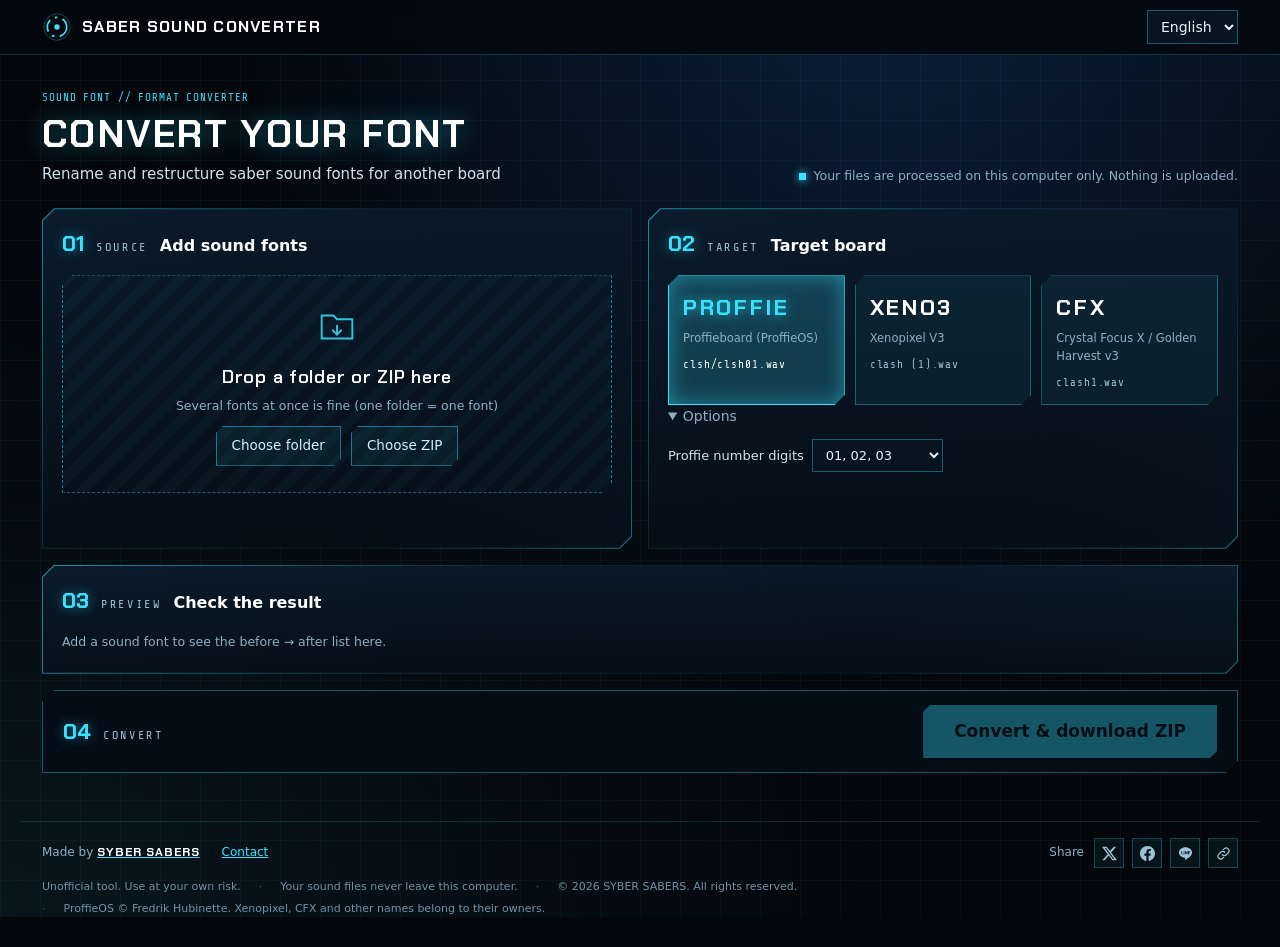
==== commit efe65d02: "Apply shop defaults - Proffie: no longer add smoothsw.ini/config.ini - CFX: merge melt sounds into d" ====
--- a/index.html
+++ b/index.html
@@ -196,6 +196,7 @@
   .sr{position:absolute;width:1px;height:1px;overflow:hidden;clip:rect(0 0 0 0)}
   .fname{font-family:var(--disp);font-size:18px;letter-spacing:.04em;color:#fff}
   .froot{color:#6f93a8}
+  .falias{color:#cfe3ee;font-size:14px}
   .hsp{flex:1}
   .fsel{display:flex;align-items:center;gap:6px;font-size:11px;color:var(--muted);letter-spacing:.08em}
   .fsel select{padding:4px 6px;font-family:var(--mono)}
@@ -318,7 +319,7 @@
   loaded: '{fonts} 個の音源・{files} ファイル', loading: '読み込み中…',
   ignored: '音声が入っていない {n} ファイルは対象外にしました',
   tgtEx: {proffie: 'clsh/clsh01.wav', xeno3: 'clash (1).wav', cfx: 'clash1.wav'},
-  opts: '詳しい設定', optDigits: 'Proffie の番号の桁数', optIni: 'Proffie：SmoothSwing の設定ファイル（smoothsw.ini）がなければ既定値を追加',
+  opts: '詳細設定', optDigits: 'Proffie の番号の桁数',
   optMelt: 'CFX：メルトの音をドラッグにまとめる（しないときは _unmapped へ）',
   noFonts: '音源を入れると、ここに変換前 → 変換後の一覧が出ます。',
   detected: '判定', include: '変換する', same: '変換先と同じ形式なので、最初は外しています',
@@ -333,8 +334,12 @@
   wNoHum: 'hum（ハム音）が見つかりません',
   wMixed: '{t} に別名のファイルが混ざっています',
   wDupDropped: '同じ音の重複を外しました：{f}',
-  wUnmapped: '{n} ファイルは変換先に対応する名前がないので _unmapped に入れます',
+  wUnmapped: '変換先に対応する名前のないファイル（{n} 個）は _unmapped フォルダに入れます',
   wUnverified: '実物で未確認の対応があります：{t}',
+  wDirName: 'フォルダ名とファイル名が違うファイルは、フォルダ名（ProffieOS と同じ）の種類として扱いました：{f}',
+  wSystem: 'Xeno3 のシステム音フォルダ（setting）のようなので、最初は外しています',
+  optXenoIni: 'XENO3：fontconfig.ini がなければ既定値を追加（青・点灯 300／消灯 400）',
+  wTracksOnly: '音源ではなく共通の BGM（tracks）フォルダのようなので、最初は外しています',
   wFormat: '44.1kHz／16bit／モノラル以外の WAV が {n} 個あります（例：{f} = {fmt}）。ボードによっては鳴らないことがあります',
   wFormatChk: 'WAV の形式を確認中…',
   unverifiedTip: '実物の音源で未確認の対応',
@@ -361,7 +366,7 @@
   loaded: '{fonts} font(s), {files} files', loading: 'Loading…',
   ignored: '{n} file(s) outside any font were skipped',
   tgtEx: {proffie: 'clsh/clsh01.wav', xeno3: 'clash (1).wav', cfx: 'clash1.wav'},
-  opts: 'Options', optDigits: 'Proffie number digits', optIni: 'Proffie: add a default smoothsw.ini if missing',
+  opts: 'Options', optDigits: 'Proffie number digits',
   optMelt: 'CFX: put melt sounds into drag (otherwise they go to _unmapped)',
   noFonts: 'Add a sound font to see the before → after list here.',
   detected: 'Detected', include: 'Convert', same: 'Already in the target format, so unchecked',
@@ -376,8 +381,12 @@
   wNoHum: 'No hum sound found',
   wMixed: '{t} has files with alternative names mixed in',
   wDupDropped: 'Removed duplicate sound(s): {f}',
-  wUnmapped: '{n} file(s) have no matching name on the target and go to _unmapped',
+  wUnmapped: '{n} file(s) with no matching name on the target go to the _unmapped folder',
   wUnverified: 'Some mappings are not yet confirmed with a real font: {t}',
+  wDirName: 'File name differs from its folder; typed by the folder name (as ProffieOS does): {f}',
+  wSystem: 'Looks like the Xeno3 system sound folder (setting), so unchecked',
+  optXenoIni: 'XENO3: add a default fontconfig.ini if missing (blue, on 300 / off 400)',
+  wTracksOnly: 'Looks like a shared BGM (tracks) folder rather than a font, so unchecked',
   wFormat: '{n} WAV file(s) are not 44.1kHz/16-bit/mono (e.g. {f} = {fmt}). Some boards may not play them',
   wFormatChk: 'Checking WAV formats…',
   unverifiedTip: 'Not yet confirmed with a real font',
@@ -413,7 +422,7 @@
 const SSC = (() => {
 
   /** 無視するファイル（OS が勝手に作るもの） */
-  const JUNK = /(^|\/)(__MACOSX\/|\.DS_Store$|\._|Thumbs\.db$|desktop\.ini$|\.Spotlight|\.Trashes|System Volume Information\/)/i;
+  const JUNK = /(^|\/)(__MACOSX\/|\.DS_Store$|\._|Thumbs\.db$|desktop\.ini$|\.Spotlight|\.Trashes|System Volume Information\/|\.font$)/i;
   const isWav = p => /\.wav$/i.test(p);
   const AUDIO_OTHER = /\.(mp3|ogg|flac|aif|aiff|m4a)$/i;
   const baseName = p => p.slice(p.lastIndexOf('/') + 1);
@@ -460,7 +469,7 @@
       lightningblock: 'lb', beginlightningblock: 'bgnlb', endlightningblock: 'endlb',
       // 既存ツールの綴り違い（lighting）も読めるようにする
       lightingblock: 'lb', beginlightingblock: 'bgnlb', endlightingblock: 'endlb',
-      poweron: 'boot', track: 'track'
+      spin: 'spin', track: 'track'
     },
     write: {
       hum: 'hum', in: 'in', out: 'out', font: 'font', preon: 'preon', pstoff: 'postoff',
@@ -469,10 +478,10 @@
       drag: 'drag', bgndrag: 'begindrag', enddrag: 'enddrag',
       melt: 'melt', bgnmelt: 'beginmelt', endmelt: 'endmelt',
       lb: 'lightningblock', bgnlb: 'beginlightningblock', endlb: 'endlightningblock',
-      boot: 'poweron', track: 'track'
+      spin: 'spin', track: 'track'
     },
     /** 実物で確認できていない対応（画面と記録に「未確認」と出す） */
-    unverified: new Set(['boot', 'pstoff', 'quote', 'preon', 'stab'])
+    unverified: new Set(['pstoff', 'quote'])
   };
 
   F.cfx = {
@@ -518,14 +527,34 @@
 
   /** Asteria の種類フォルダ（フォルダ名とファイル名が違うもの） */
   const ASTERIA_DIRS = {hyswing: /^swing\d*$/, swing: /^sw\d+_[hl]$/, in: /^(poweroff|pwroff)\d*$/, out: /^poweron\d*$/, hum: /^humm?\d*$/};
-  /** そのファイルの親フォルダが「種類フォルダ」（clsh/clsh01.wav、tracks/、Blaster/blaster2.wav など）か */
-  function inEffectDir(p){
-    const d = dirName(p); if (!d) return false;
-    const dir = baseName(d).toLowerCase(), b = stripExt(baseName(p)).toLowerCase();
-    if (dir === 'tracks') return true;
-    if (/^\d+$/.test(b)) return true;                                   // clsh/001.wav
-    if (b.replace(/[\s_-]*\(?\d*\)?$/, '') === dir) return true;          // clsh/clsh01.wav、Blaster/blaster2.wav
-    return !!(ASTERIA_DIRS[dir] && ASTERIA_DIRS[dir].test(b));
+  /** 種類フォルダとして知っている名前（どれかの形式で読める名前＋tracks） */
+  let KNOWN = null;
+  const known = () => KNOWN || (KNOWN = new Set(['tracks', ...Object.values(F).flatMap(d => Object.keys(d.read))]));
+  /** ファイル名から番号を外した「種類の部分」 */
+  const typePart = p => stripExt(baseName(p)).toLowerCase().replace(/[\s_-]*\(?\d*\)?$/, '');
+
+  /**
+   * 「種類フォルダ」（clsh/、tracks/、Blaster/ など）の一覧を作る。
+   * ProffieOS は font/clsh/xxx.wav の「clsh」で種類を決めるので、フォルダ名を優先する。
+   * ただし font/ のように中に色々な種類が入っているフォルダは音源そのもの（種類フォルダではない）。
+   */
+  function effectDirs(paths){
+    const parts = new Map();
+    for (const p of paths) {
+      const d = dirName(p); if (!d) continue;
+      if (!parts.has(d)) parts.set(d, new Set());
+      parts.get(d).add(typePart(p));
+    }
+    const out = new Set();
+    for (const [d, set] of parts) {
+      const dir = baseName(d).toLowerCase();
+      if (dir === 'tracks') { out.add(d); continue; }
+      if (ASTERIA_DIRS[dir] && [...set].every(b => ASTERIA_DIRS[dir].test(b) || ASTERIA_DIRS[dir].test(b + '1'))) { out.add(d); continue; }
+      // 中のファイルが 1 種類（番号違いだけ）で、フォルダ名が知っている名前、またはファイル名と同じ
+      const bases = [...set].filter(b => b !== '');
+      if (bases.length <= 1 && (known().has(dir) || bases[0] === dir)) out.add(d);
+    }
+    return out;
   }
 
   /* ---------- 1. フォントごとに分ける ---------- */
@@ -536,7 +565,8 @@
    */
   function groupFonts(entries, rootName = 'font'){
     const ok = entries.filter(e => !JUNK.test(e.path) && !e.path.endsWith('/'));
-    const fontRootOf = p => inEffectDir(p) ? dirName(dirName(p)) : dirName(p);
+    const eff = effectDirs(ok.filter(e => isWav(e.path) || AUDIO_OTHER.test(e.path)).map(e => e.path));
+    const fontRootOf = p => eff.has(dirName(p)) ? dirName(dirName(p)) : dirName(p);
     const roots = new Set(ok.filter(e => isWav(e.path) || AUDIO_OTHER.test(e.path)).map(e => fontRootOf(e.path)));
     // 音声のないファイル（設定ファイルなど）は、いちばん近い祖先のフォントに入れる
     const findRoot = p => { let d = dirName(p); for (;;) { if (roots.has(d)) return d; if (!d) return null; d = dirName(d); } };
@@ -558,6 +588,19 @@
   }
 
   /* ---------- 2. 形式の自動判定 ---------- */
+  /**
+   * Xeno3 の fontconfig.ini（1行）。先頭の名前は何でもよいので、元のフォルダ名を入れる（例：qui=(…)）。
+   * 既定値：青 (0,0,255)、STEADY BLADE(1)、効果は各1番目、STANDARD BLADE(0)、点灯 300／消灯 400（SYBER SABERS の標準）
+   */
+  const xenoIni = key => `${key}=(0,0,255),1,1,0,0,0,0,300,400`;
+  /** fontconfig.ini の先頭に使える名前にする（スペース → _、英数字と _ - 以外は外す。何も残らなければ font） */
+  const xenoKey = name => String(name).trim().replace(/\s+/g, '_').replace(/[^A-Za-z0-9_-]/g, '') || 'font';
+  /** Xeno3 の setting/ のようなシステム音フォルダ（音源ではない） */
+  const isSystemFolder = font => font.files.some(x => /^(fontnotfound|sdcarderror|configorfoldererror|lowbattery)\.wav$/i.test(x.rel));
+
+  /** BGM（tracks）しか入っていない＝音源ではなく、SD カード直下の共通 BGM フォルダ */
+  const isTracksOnly = font => { const w = font.files.filter(x => isWav(x.rel)); return w.length > 0 && w.every(x => /^tracks?\//i.test(x.rel)); };
+
   function detect(font){
     const s = {proffie: 0, xeno3: 0, cfx: 0, verso: 0, asteria: 0};
     let wavs = 0;
@@ -596,7 +639,9 @@
     if (!m) m = /^(.*?)[\s_-]*(\d*)$/.exec(file);         // clash1 / clsh01 / clash_01 / 001
     let name = m[1], num = m[2] ? +m[2] : 0;
     if (!name && dir) name = dir;                          // clsh/001.wav
-    if (dir === 'tracks' || dir === 'track') return {name: 'track', num, keep: parts[parts.length - 1]};
+    if (dir === 'tracks' || dir === 'track') return {name: 'track', num, keep: baseName(rel)};
+    // 種類フォルダの中（clsh/xxx.wav）はフォルダ名を優先（ProffieOS と同じ）。ファイル名と違えば記録
+    if (dir && parts.length === 2 && F[fmt].read[dir] && name !== dir) return {name: dir, num, misnamed: name};
     if (fmt === 'cfx' && name === 'pwroff' && num === 2) return {name: 'pwroff2', num: 0};
     return {name, num};
   }
@@ -620,7 +665,7 @@
       const type = def.read[key];
       if (!type) { unknown.push({f, why: 'unknownName'}); continue; }
       if (!types.has(type)) types.set(type, []);
-      types.get(type).push({f, name: sp.name, num: sp.num, keep: sp.keep});
+      types.get(type).push({f, name: sp.name, num: sp.num, keep: sp.keep, misnamed: sp.misnamed});
     }
     // 番号順（数値で）。番号なしは先頭。CFX の消灯は poweroff → pwroff2 → poweroff2… の順
     const rank = x => {
@@ -633,14 +678,8 @@
   }
 
   /* ---------- 4. 変換先のファイル名を決める ---------- */
-  const DEFAULT_OPTS = {digits: 2, meltToDrag: false, addIni: true};
-
-  /** Proffie 用の smoothsw.ini（ProffieOS の既定値＋Version=2）。無いと SmoothSwing が V1 扱いになるため、swingh／swingl があるときだけ足す */
-  const PROFFIE_SMOOTHSW = [
-    '# smoothsw.ini — added by Saber Sound Converter (ProffieOS default values)',
-    'Version=2', 'SwingSensitivity=450.0', 'MaximumHumDucking=75.0', 'SwingSharpness=1.75',
-    'SwingStrengthThreshold=20.0', 'Transition1Degrees=45.0', 'Transition2Degrees=160.0', 'MaxSwingVolume=3.0', ''
-  ].join('\r\n');
+  const DEFAULT_OPTS = {digits: 2, meltToDrag: true, xenoIni: true};
+
 
   /**
    * font を target 形式にしたときの出力一覧を作る。
@@ -650,6 +689,7 @@
   function plan(font, srcFmt, target, opts = {}){
     opts = Object.assign({}, DEFAULT_OPTS, opts);
     const P = parse(font, srcFmt), tdef = F[target];
+    const xkey = xenoKey(opts.xenoKey || font.name);
     const dropped = [];
     if (opts.exclude && opts.exclude.size) for (const [t, list] of P.types) {
       const keep = list.filter(x => !opts.exclude.has(x.f));
@@ -706,14 +746,13 @@
       if (keep) items.push({out: baseName(c.rel), src: c, type: 'config', note: ''});
       else unmapped.push({out: '_unmapped/' + c.rel, src: c, why: 'config'});
     }
-    // Proffie：SmoothSwing のペアがあって smoothsw.ini がなければ足す
-    if (target === 'proffie' && opts.addIni) {
-      const has = n => items.some(i => i.out.toLowerCase() === n);
-      if (!has('smoothsw.ini') && types.has('swingh') && types.has('swingl')) extra.push({out: 'smoothsw.ini', text: PROFFIE_SMOOTHSW});
-    }
+    // Xeno3：フォルダ番号つきの fontconfig.ini（1行）がなければ既定値で足す
+    if (target === 'xeno3' && opts.xenoIni && !items.some(i => i.out === 'fontconfig.ini')) extra.push({out: 'fontconfig.ini', text: xenoIni(xkey)});
     if (target === 'proffie' && !(types.has('swingh') && types.has('swingl')) && types.has('swng')) warnings.push({key: 'wNoSmooth', args: {}});
     if (!types.has('hum')) warnings.push({key: 'wNoHum', args: {}});
     for (const t of mixed) warnings.push({key: 'wMixed', args: {t}});
+    const mis = [...P.types.values()].flat().filter(x => x.misnamed && x.misnamed !== '').map(x => x.f.rel);
+    if (mis.length) warnings.push({key: 'wDirName', args: {n: mis.length, f: mis.join(', ')}});
     if (dropped.length) warnings.push({key: 'wDupDropped', args: {n: dropped.length, f: dropped.map(f => f.rel).join(', ')}});
     if (unmapped.length) warnings.push({key: 'wUnmapped', args: {n: unmapped.length}});
     const unv = [...new Set(items.filter(i => i.note === 'unverified').map(i => i.type))];
@@ -774,7 +813,7 @@
   /** 対象外の形式（Verso／Asteria）や判定結果の表示用 */
   const label = id => (F[id] || {}).label || id;
 
-  return {FORMATS, TARGETS, PROFFIE_TYPES, groupFonts, detect, parse, plan, findMixedDupes, uniquePaths, splitName, label, DEFAULT_OPTS, isWav};
+  return {isTracksOnly, isSystemFolder, xenoIni, xenoKey, FORMATS, TARGETS, PROFFIE_TYPES, groupFonts, detect, parse, plan, findMixedDupes, uniquePaths, splitName, label, DEFAULT_OPTS, isWav};
 })();
 // (Node のテスト用)
 if (typeof module !== 'undefined') module.exports = SSC;
@@ -971,7 +1010,7 @@
 }
 
 /** ツールの版（ログとお問い合わせメールに入れる） */
-const APP_VER = '0.1 (2026-11-22)';
+const APP_VER = '0.3 (2026-11-22)';
 /** お店の情報 */
 const SHOP = {name: 'SYBER SABERS', url: 'https://sybersabers.com/', mail: ['info', 'sybersabers.com'], utm: 'utm_source=soundconverter&utm_medium=referral&utm_campaign=saber_sound_converter'};
 const shopUrl = (path = '') => SHOP.url + path + (path.includes('?') ? '&' : '?') + SHOP.utm;
@@ -1040,7 +1079,7 @@
   init(){
     lang = store.get('lang', (navigator.language || '').toLowerCase().startsWith('ja') ? 'ja' : 'en');
     this.target = store.get('target', 'proffie');
-    this.opts = Object.assign({}, SSC.DEFAULT_OPTS, store.get('opts', {}));
+    this.opts = Object.assign({}, SSC.DEFAULT_OPTS, store.get('opts2', {}));
     $('langSel').value = lang;
     $('langSel').onchange = e => { lang = e.target.value; store.set('lang', lang); this.renderAll(); };
     $('dlgOk').onclick = () => $('dlg').close();
@@ -1094,10 +1133,28 @@
     this.fonts = fonts.map(f => {
       const o = old.get(f.root);
       const det = SSC.detect(f);
-      return Object.assign(f, {det, fmt: o ? o.fmt : det.format, include: o ? o.include : det.format !== this.target, exclude: new Map(), wavBad: o ? o.wavBad : null, open: o ? o.open : false});
+      const sys = SSC.isSystemFolder(f), tracksOnly = SSC.isTracksOnly(f);
+      return Object.assign(f, {det, sys, tracksOnly, alias: o ? o.alias : '',
+        fmt: o ? o.fmt : det.format, include: o ? o.include : det.format !== this.target && !tracksOnly && !sys, exclude: new Map(), wavBad: o ? o.wavBad : null, open: o ? o.open : false});
     });
     this.renderAll();
+    this.loadFontTxt();
     this.scanFonts();
+  },
+
+  /** Xeno3 の SD にある font.txt（「34 darksaber」の一覧）から音源の名前を拾う */
+  async loadFontTxt(){
+    let changed = false;
+    for (const e of this.entries.filter(e => /(^|\/)font\.txt$/i.test(e.path))) {
+      const dir = e.path.replace(/\/?font\.txt$/i, '');
+      let text = ''; try { text = new TextDecoder().decode(await e.read()); } catch { continue; }
+      for (const line of text.split(/\r?\n/)) {
+        const m = /^\s*(\d+)\s+(.+?)\s*$/.exec(line); if (!m) continue;
+        const f = this.fonts.find(f => f.name === m[1] && f.root === (dir ? dir + '/' : '') + m[1]);
+        if (f && !f.alias) { f.alias = m[2]; changed = true; }
+      }
+    }
+    if (changed) this.renderPreview();
   },
 
   /** WAV の形式チェックと、Proffie の別名の重複チェック（どちらも中身を読むので後から） */
@@ -1132,7 +1189,7 @@
   },
 
   planFor(f){
-    const pl = SSC.plan(f, f.fmt, this.target, Object.assign({}, this.opts, {exclude: f.exclude.get(f.fmt)}));
+    const pl = SSC.plan(f, f.fmt, this.target, Object.assign({}, this.opts, {exclude: f.exclude.get(f.fmt), xenoKey: /^\d+$/.test(f.name) && f.alias ? f.alias : f.name}));
     SSC.uniquePaths(pl.items.concat(pl.extra).concat(pl.unmapped));
     return pl;
   },
@@ -1162,7 +1219,7 @@
     $('tgts').querySelectorAll('[data-tgt]').forEach(b => b.onclick = () => {
       const prev = this.target; this.target = b.dataset.tgt; store.set('target', this.target);
       // 「変換先と同じ形式なので外す」を付け直す
-      for (const f of this.fonts) { if (f.fmt === this.target) f.include = false; else if (f.fmt === prev) f.include = true; }
+      for (const f of this.fonts) { if (f.fmt === this.target) f.include = false; else if (f.fmt === prev && !f.tracksOnly) f.include = true; }
       this.last = null; this.renderTarget(); this.renderOpts(); this.renderPreview(); this.renderBar();
     });
     this.renderOpts();
@@ -1171,12 +1228,12 @@
     const o = this.opts, tg = this.target;
     $('opts').innerHTML = `
       ${tg === 'proffie' ? `<label class="inl">${t('optDigits')} <select id="oDigits">${[1, 2, 3].map(d => `<option value="${d}"${o.digits === d ? ' selected' : ''}>${['1, 2, 3', '01, 02, 03', '001, 002, 003'][d - 1]}</option>`).join('')}</select></label>
-      <label class="chk"><input type="checkbox" id="oIni"${o.addIni ? ' checked' : ''}>${t('optIni')}</label>` : ''}
+` : ''}
       ${tg === 'cfx' ? `<label class="chk"><input type="checkbox" id="oMelt"${o.meltToDrag ? ' checked' : ''}>${t('optMelt')}</label>` : ''}
-      ${tg === 'xeno3' ? `<small>—</small>` : ''}`;
-    const save = () => { store.set('opts', {digits: o.digits, addIni: o.addIni, meltToDrag: o.meltToDrag}); this.last = null; this.renderPreview(); this.renderBar(); };
+      ${tg === 'xeno3' ? `<label class="chk"><input type="checkbox" id="oXIni"${o.xenoIni ? ' checked' : ''}>${t('optXenoIni')}</label>` : ''}`;
+    const save = () => { store.set('opts2', {digits: o.digits, meltToDrag: o.meltToDrag, xenoIni: o.xenoIni}); this.last = null; this.renderPreview(); this.renderBar(); };
     if ($('oDigits')) $('oDigits').onchange = e => { o.digits = +e.target.value; save(); };
-    if ($('oIni')) $('oIni').onchange = e => { o.addIni = e.target.checked; save(); };
+    if ($('oXIni')) $('oXIni').onchange = e => { o.xenoIni = e.target.checked; save(); };
     if ($('oMelt')) $('oMelt').onchange = e => { o.meltToDrag = e.target.checked; save(); };
   },
 
@@ -1206,13 +1263,15 @@
       const warns = pl.warnings.map(w => t(w.key, w.args));
       if (f.wavBad && f.wavBad.length) warns.push(t('wFormat', {n: f.wavBad.length, f: f.wavBad[0].rel, fmt: f.wavBad[0].fmt}));
       if (f.fmt === this.target) warns.unshift(t('same'));
+      if (f.tracksOnly) warns.unshift(t('wTracksOnly'));
+      if (f.sys) warns.unshift(t('wSystem'));
       const fmtSel = Object.values(SSC.FORMATS).map(F => `<option value="${F.id}"${F.id === f.fmt ? ' selected' : ''}>${F.label}${F.inputOnly ? ' *' : ''}</option>`).join('');
       const all = pl.items.concat(pl.extra.map(x => ({out: x.out, src: {rel: '(new)'}}))).map(i => `${i.src.rel}  →  ${i.out}`).join('\n');
       const un = pl.unmapped.map(u => `<li><span class="mono">${esc(u.src.rel)}</span> <small>— ${esc(t('why')[u.why] || u.why)}</small></li>`).join('');
       return `<section class="font${f.include ? '' : ' off'}" data-fi="${fi}">
         <div class="font-h">
           <label class="chk"><input type="checkbox" data-inc="${fi}"${f.include ? ' checked' : ''}><span class="sr">${t('include')}</span></label>
-          <b class="fname">${esc(f.name)}</b><small class="mono froot">${esc(f.root || '/')}</small>
+          <b class="fname">${esc(f.name)}</b>${f.alias ? `<span class="falias">${esc(f.alias)}</span>` : ''}<small class="mono froot">${esc(f.root || '/')}</small>
           <span class="hsp"></span>
           <label class="mono fsel"><span>${t('detected')}</span><select data-fmt="${fi}" aria-label="${t('detected')}">${fmtSel}</select></label>
           <span class="mono farrow">→ <b>${tgtLabel}</b></span>
@@ -1253,18 +1312,20 @@
     this.busy = true; document.body.classList.add('is-busy'); this.renderBar();
     const tg = this.target, T = SSC.label(tg);
     const jobs = [];
-    const log = [`Saber Sound Converter ${APP_VER}`, `${fmtDate()}  →  ${T}`, `Options: ${JSON.stringify({digits: this.opts.digits, addIni: this.opts.addIni, meltToDrag: this.opts.meltToDrag})}`, ''];
+    const log = [`Saber Sound Converter ${APP_VER}`, `${fmtDate()}  →  ${T}`, `Options: ${JSON.stringify({digits: this.opts.digits, meltToDrag: this.opts.meltToDrag, xenoIni: this.opts.xenoIni})}`, ''];
     const used = new Set();
     for (const f of sel) {
       const pl = this.planFor(f);
-      let dir = f.name.replace(/[<>:"|?*\\/]/g, '_') || 'font', k = 2;
-      while (used.has(dir.toLowerCase())) dir = `${f.name}_${k++}`;
+      // 元のフォルダ名のまま（ユーザーが必要ならリネーム）。Xeno3 以外へは、番号フォルダなら font.txt の名前を使う
+      const base = tg === 'xeno3' ? f.name : (f.alias || f.name);
+      let dir = base.replace(/[<>:"|?*\\/]/g, '_') || 'font', k = 2;
+      while (used.has(dir.toLowerCase())) dir = `${base}_${k++}`;
       used.add(dir.toLowerCase());
-      log.push(`==== ${f.name}  (${f.root || '/'})  ${SSC.label(f.fmt)} → ${T}`);
+      log.push(`==== ${f.name}${f.alias ? ' ' + f.alias : ''}  (${f.root || '/'})  ${SSC.label(f.fmt)} → ${T}  [${dir}/]`);
       for (const w of pl.warnings) log.push(`! ${t(w.key, w.args)}`);
       if (f.wavBad && f.wavBad.length) { log.push(`! ${t('wFormat', {n: f.wavBad.length, f: f.wavBad[0].rel, fmt: f.wavBad[0].fmt})}`); for (const b of f.wavBad) log.push(`    ${b.rel}  ${b.fmt}`); }
       for (const it of pl.items) { jobs.push({path: `${dir}/${it.out}`, src: it.src}); log.push(`  ${it.src.rel}  →  ${it.out}${it.note === 'unverified' ? '   [unverified]' : it.note === 'copy' ? '   [copy]' : ''}`); }
-      for (const x of pl.extra) { jobs.push({path: `${dir}/${x.out}`, text: x.text}); log.push(`  (new)  →  ${x.out}`); }
+      for (const x of pl.extra) { jobs.push({path: `${dir}/${x.out}`, text: x.text}); log.push(`  (new)  →  ${x.out}${x.out === 'fontconfig.ini' ? '   ' + x.text : ''}`); }
       for (const u of pl.unmapped) { jobs.push({path: `${dir}/${u.out}`, src: u.src}); log.push(`  ${u.src.rel}  →  ${u.out}   [${t('why')[u.why] || u.why}]`); }
       log.push('');
     }
